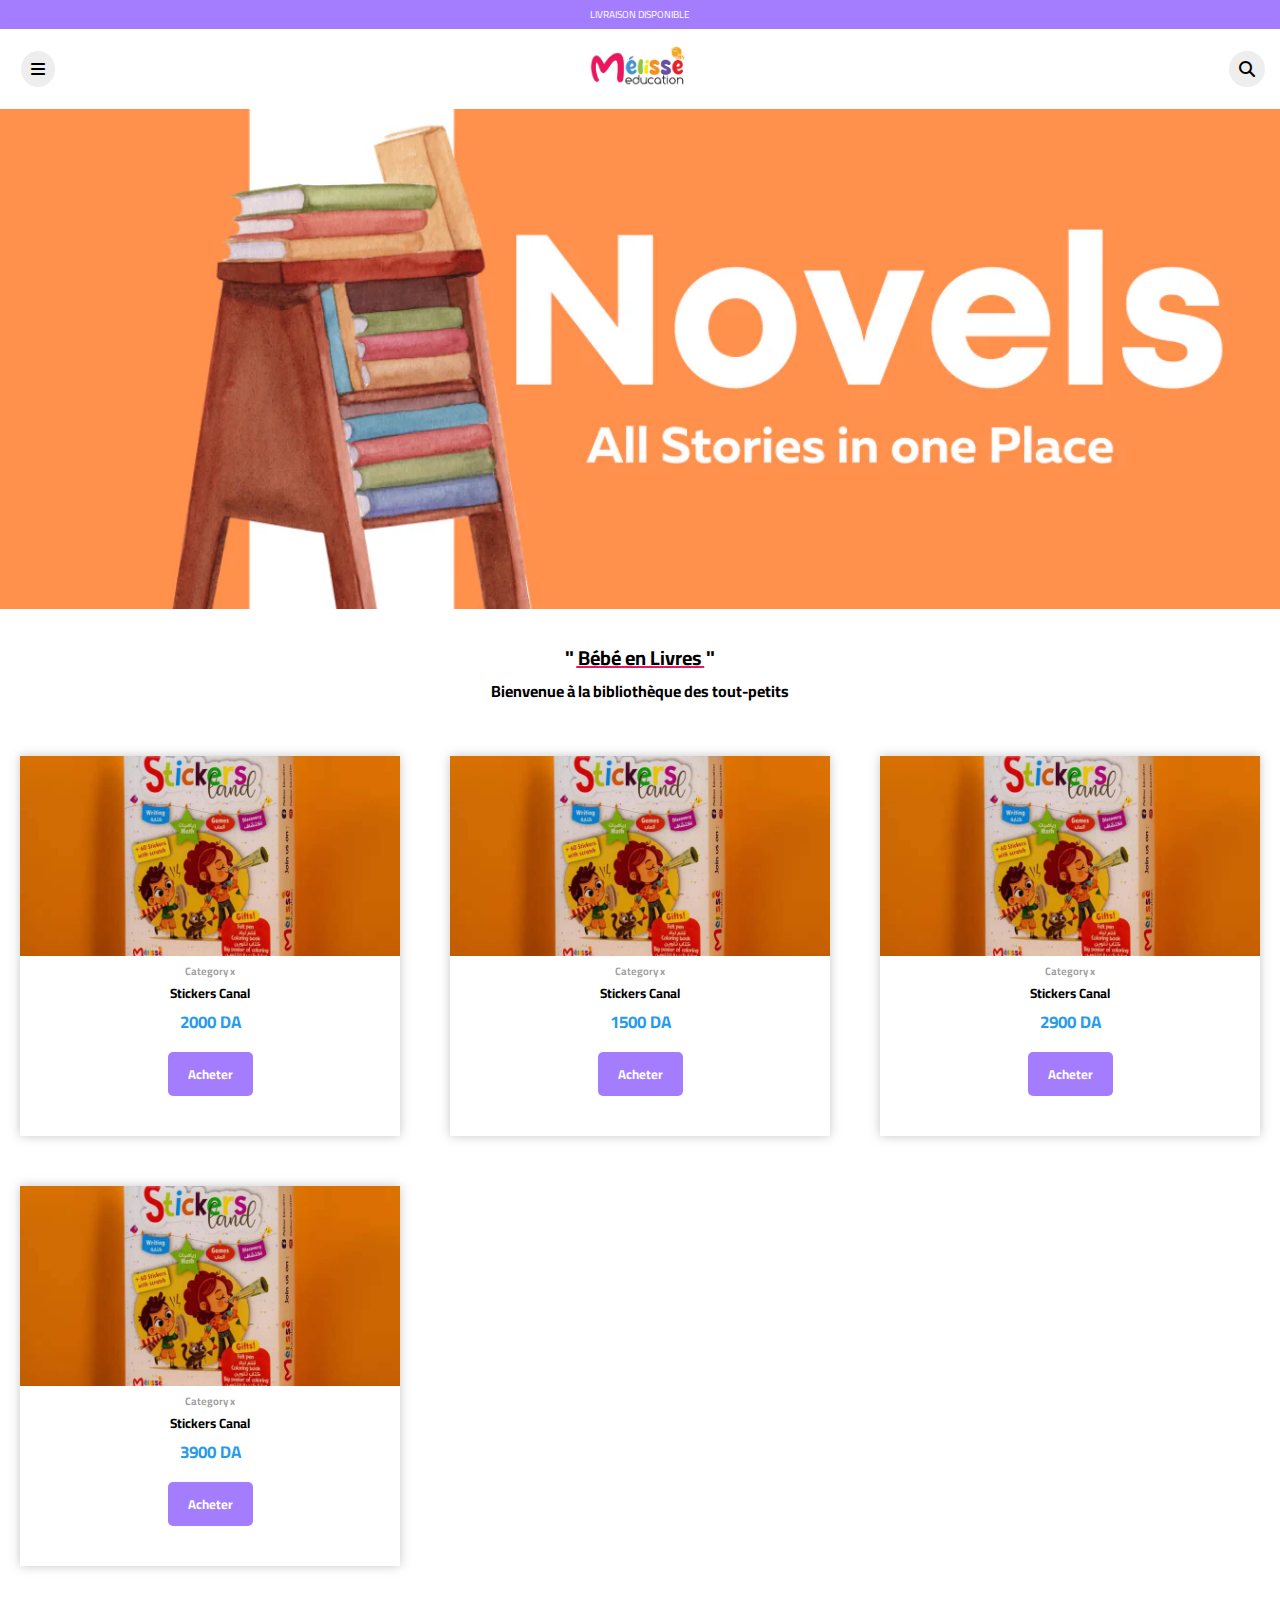
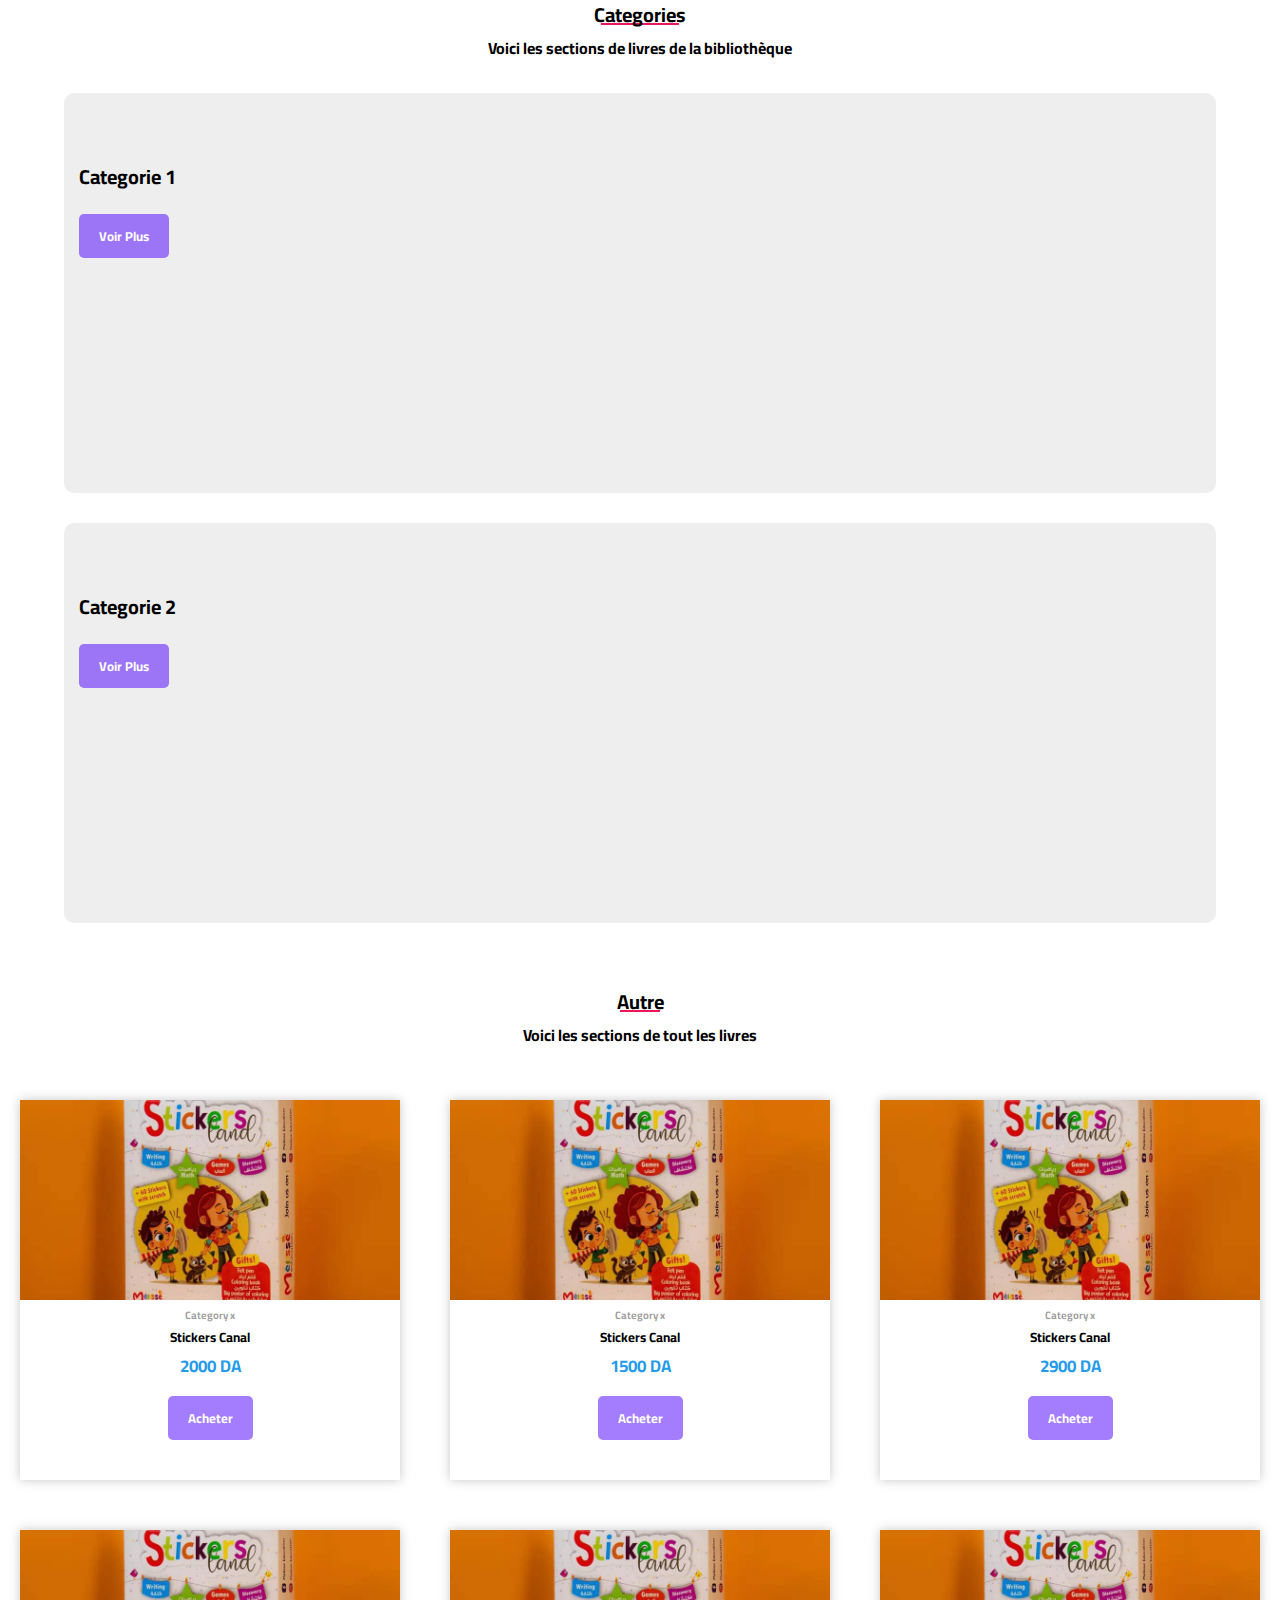
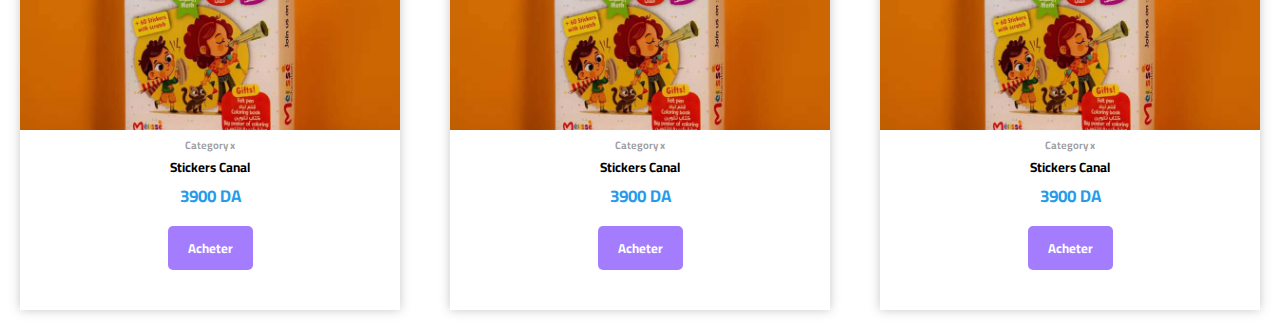
==== Melisse/index.html @ 4c80e40d "done" ====
<!DOCTYPE html>
<html lang="ar">
  <head>
    <meta charset="UTF-8" />
    <link rel="icon" href="el-malaki.png" type="image/x-icon">
    <link rel="preconnect" href="https://fonts.googleapis.com" />
    <link rel="preconnect" href="https://fonts.gstatic.com" crossorigin />
    <link
      href="https://fonts.googleapis.com/css2?family=Cairo:wght@200..1000&display=swap"
      rel="stylesheet"
    />
    <meta name="viewport" content="width=device-width, initial-scale=1.0" />
    <link rel="stylesheet" href="hide.css" />
    <link rel="stylesheet" href="all.min.css" />
    <title>Acceuil</title>
  </head>
  <body>
    <div class="sidebar">
      <div class="" id="exit">✖</div>
      <div class="links">
        <ul>
          <a href="index.html"> <li>Acceuil</li> </a>
          <a href="store.html"> <li>Boutique</li> </a>
          <a href="livraison.html"> <li>livraison</li> </a>
          <a href="paiment.html"> <li>Payement</li> </a>
          <a href="paiment.html"> <li>Contact</li> </a>
        </ul>
      </div>
    </div>
    <div class="Bar">livraison disponible</div>
    <div class="navbar">
      <div class="right"><i class="fa-solid fa-bars"></i></div>
      <a href="index.html"><div class="meduim"></div></a>
      <div class="left"><i class="fa-solid fa-magnifying-glass"></i></div>

    </div>
    <div class="intro"></div>

    <div class="container">
      <div class="title">
        <div class="first">" Bébé en Livres "</div>
        <div class="last">Bienvenue à la bibliothèque des tout-petits

        </div>
      </div>

      <div class="products">
        <div class="">
          <div class="Picture" id="prod_1"></div>
          <div class="description">
            <h6>Category x</h6>
            <h5>Stickers Canal</h5>
            <p id="price">2000 DA</p>
            <a href="Product.html">Acheter</a>
          </div>
        </div>
      
        <div class="">
          <div class="Picture" id="prod_2"></div>
          <div class="description">
            <h6>Category x</h6>
            <h5>Stickers Canal</h5>
            <p id="price">1500 DA</p>
            <a href="Product.html">Acheter</a>
          </div>
        </div>
        <div class="">
          <div class="Picture" id="prod_3"></div>
          <div class="description">
            <h6>Category x</h6>
            <h5>Stickers Canal</h5>
            <p id="price">2900 DA</p>
            <a href="Product.html">Acheter</a>
          </div>
        </div>
        <div class="">
          <div class="Picture" id="prod_4"></div>
          <div class="description">
            <h6>Category x</h6>
            <h5>Stickers Canal</h5>
            <p id="price">3900 DA</p>
            <a href="Product.html">Acheter</a>
          </div>
        </div>
      </div>
    </div>
     <div class="title">
        <div class="first">Categories</div>
        <div class="last">
          Voici les sections de livres de la bibliothèque
        </div>
      </div>
    <div class="Categoryes">
      <div class="" id="category_1">
        <p>Categorie 1</p>
        <a href="store.html">Voir Plus</a>
      </div>
      <div class="" id="category_2">
        <p>Categorie 2</p>
        <a href="store.html">Voir Plus</a>
      </div>
    </div>
    <div class="container">

    <div class="title">
      <div class="first">Autre</div>
      <div class="last">
        Voici les sections de tout les livres 
      </div>
    </div>
    <div class="products">
      <div class="">
        <div class="Picture" id="prod_1"></div>
        <div class="description">
          <h6>Category x</h6>
          <h5>Stickers Canal</h5>
          <p id="price">2000 DA</p>
          <a href="Product.html">Acheter</a>
        </div>
      </div>
    
      <div class="">
        <div class="Picture" id="prod_2"></div>
        <div class="description">
          <h6>Category x</h6>
          <h5>Stickers Canal</h5>
          <p id="price">1500 DA</p>
          <a href="Product.html">Acheter</a>
        </div>
      </div>
      <div class="">
        <div class="Picture" id="prod_3"></div>
        <div class="description">
          <h6>Category x</h6>
          <h5>Stickers Canal</h5>
          <p id="price">2900 DA</p>
          <a href="Product.html">Acheter</a>
        </div>
      </div>
      <div class="">
        <div class="Picture" id="prod_4"></div>
        <div class="description">
          <h6>Category x</h6>
          <h5>Stickers Canal</h5>
          <p id="price">3900 DA</p>
          <a href="Product.html">Acheter</a>
        </div>
      </div>
      <div class="">
        <div class="Picture" id="prod_4"></div>
        <div class="description">
          <h6>Category x</h6>
          <h5>Stickers Canal</h5>
          <p id="price">3900 DA</p>
          <a href="Product.html">Acheter</a>
        </div>
      </div>
      <div class="">
        <div class="Picture" id="prod_4"></div>
        <div class="description">
          <h6>Category x</h6>
          <h5>Stickers Canal</h5>
          <p id="price">3900 DA</p>
          <a href="Product.html">Acheter</a>
        </div>
      </div>
      </div>
    </div>
  </body>
  <script src="page.js"></script>
</html>
---- Melisse/hide.css ----
@import url(style.css);
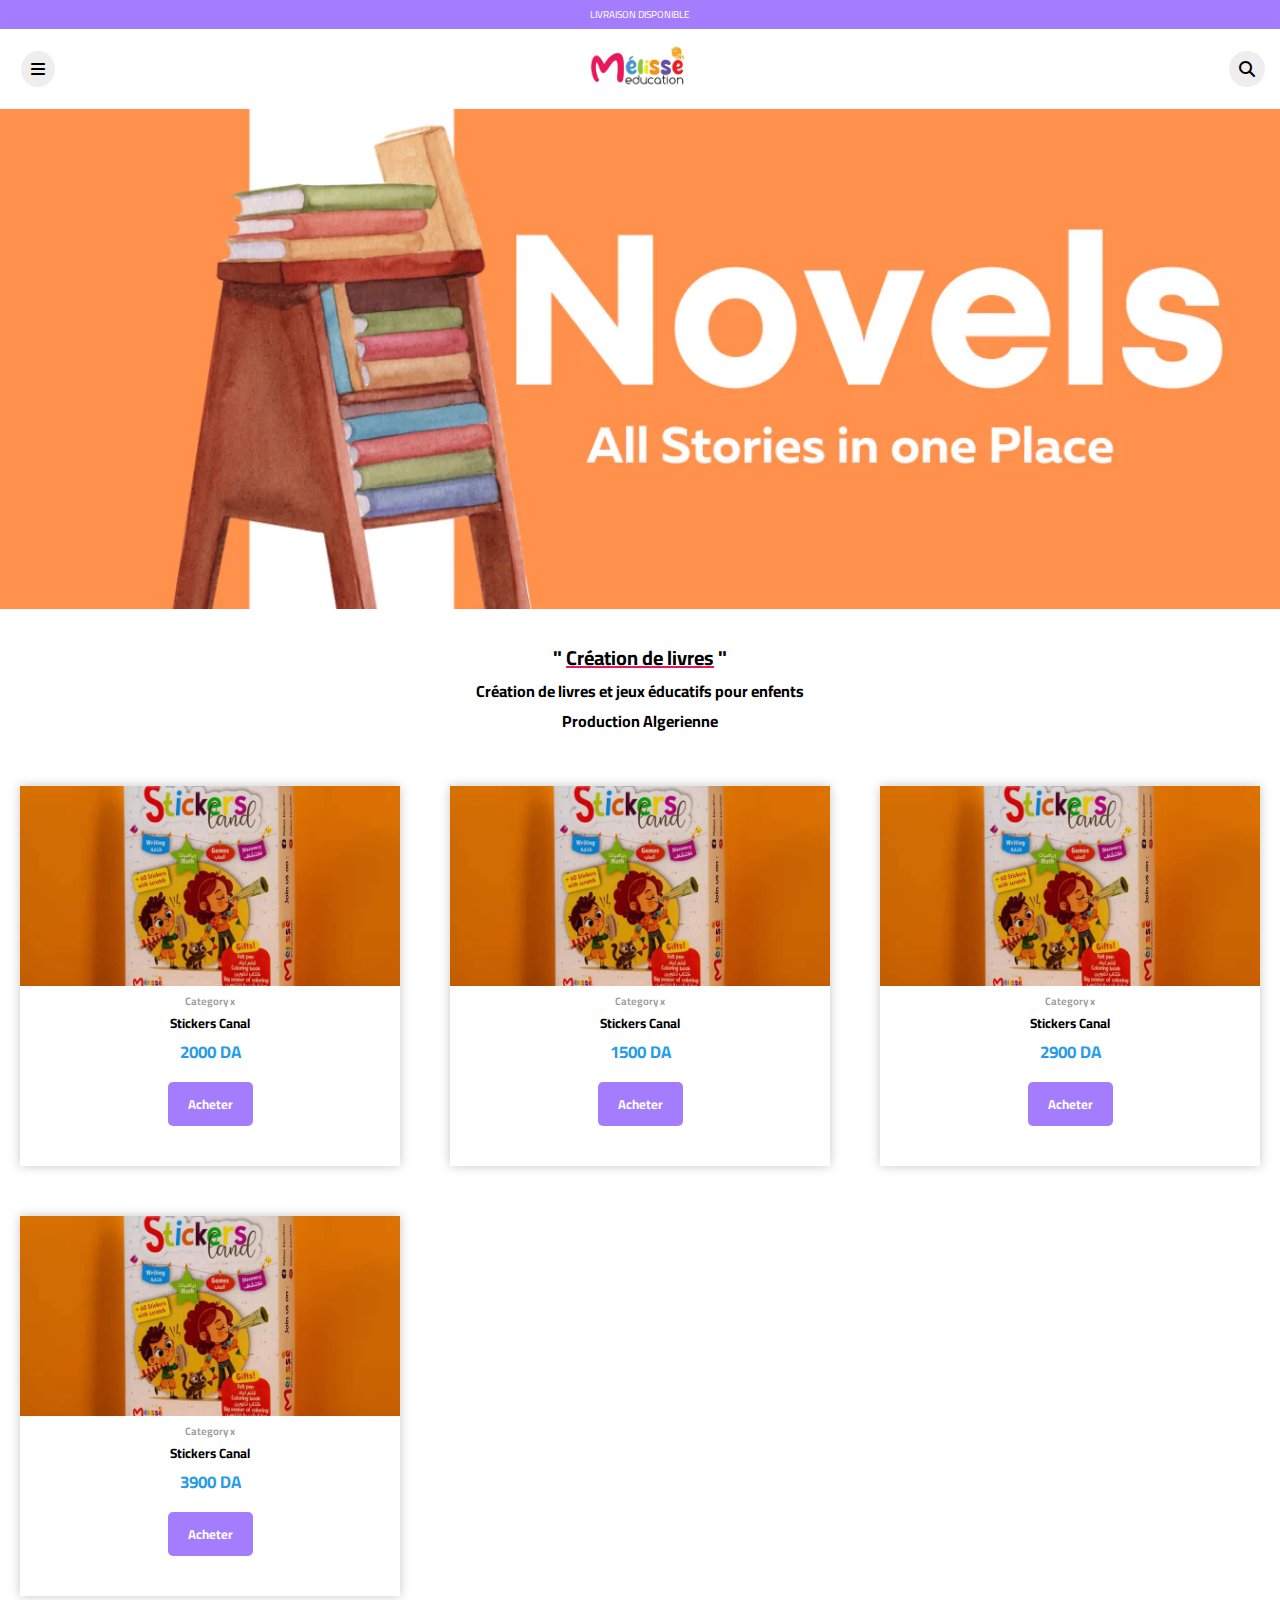
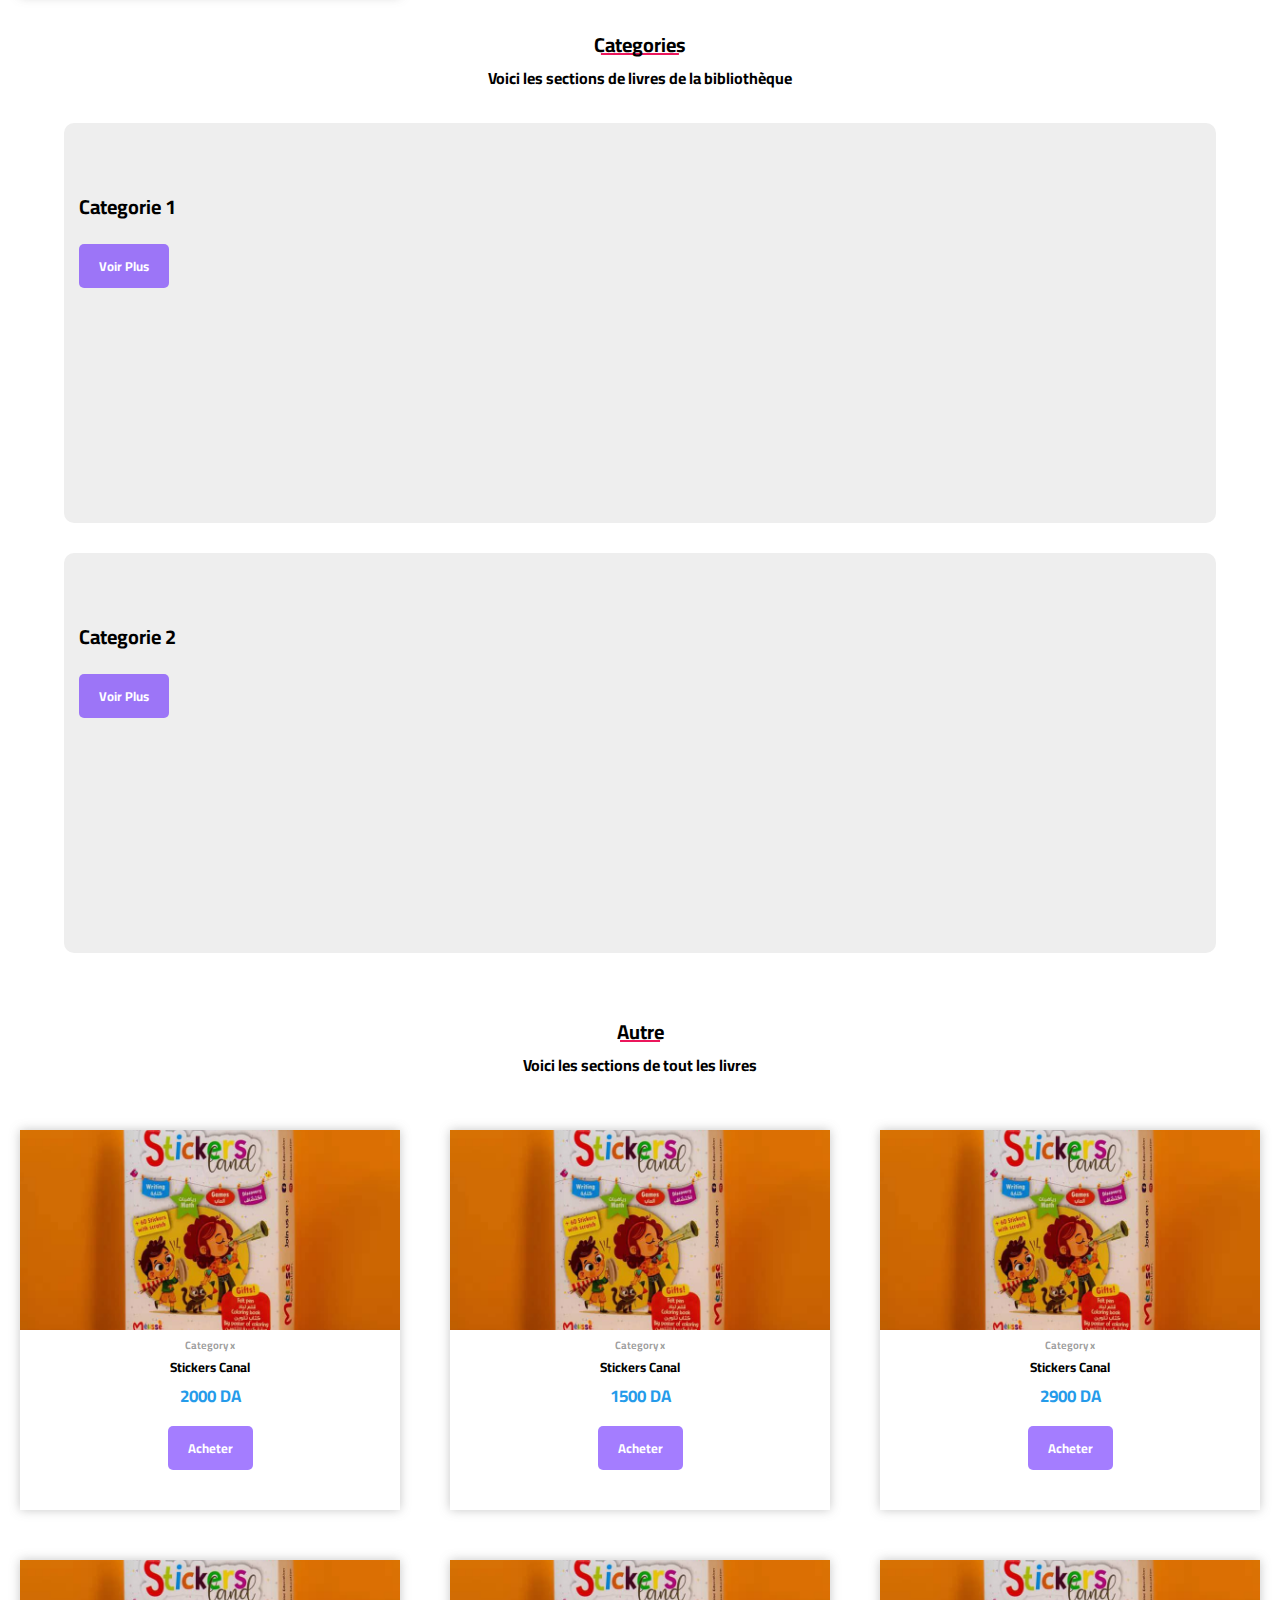
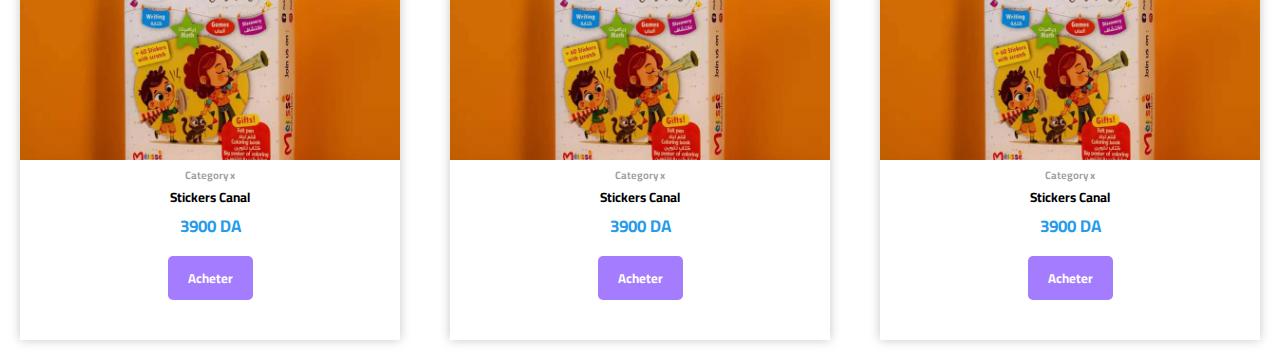
==== commit 2edddf5a: "Update index.html" ====
--- a/Melisse/index.html
+++ b/Melisse/index.html
@@ -38,9 +38,10 @@
 
     <div class="container">
       <div class="title">
-        <div class="first">" Bébé en Livres "</div>
-        <div class="last">Bienvenue à la bibliothèque des tout-petits
-
+        <div class="first">" Création de livres "</div>
+        <div class="last">Création de livres et jeux éducatifs pour enfents 
+        </div>
+          <div class="last">Production Algerienne
         </div>
       </div>
 
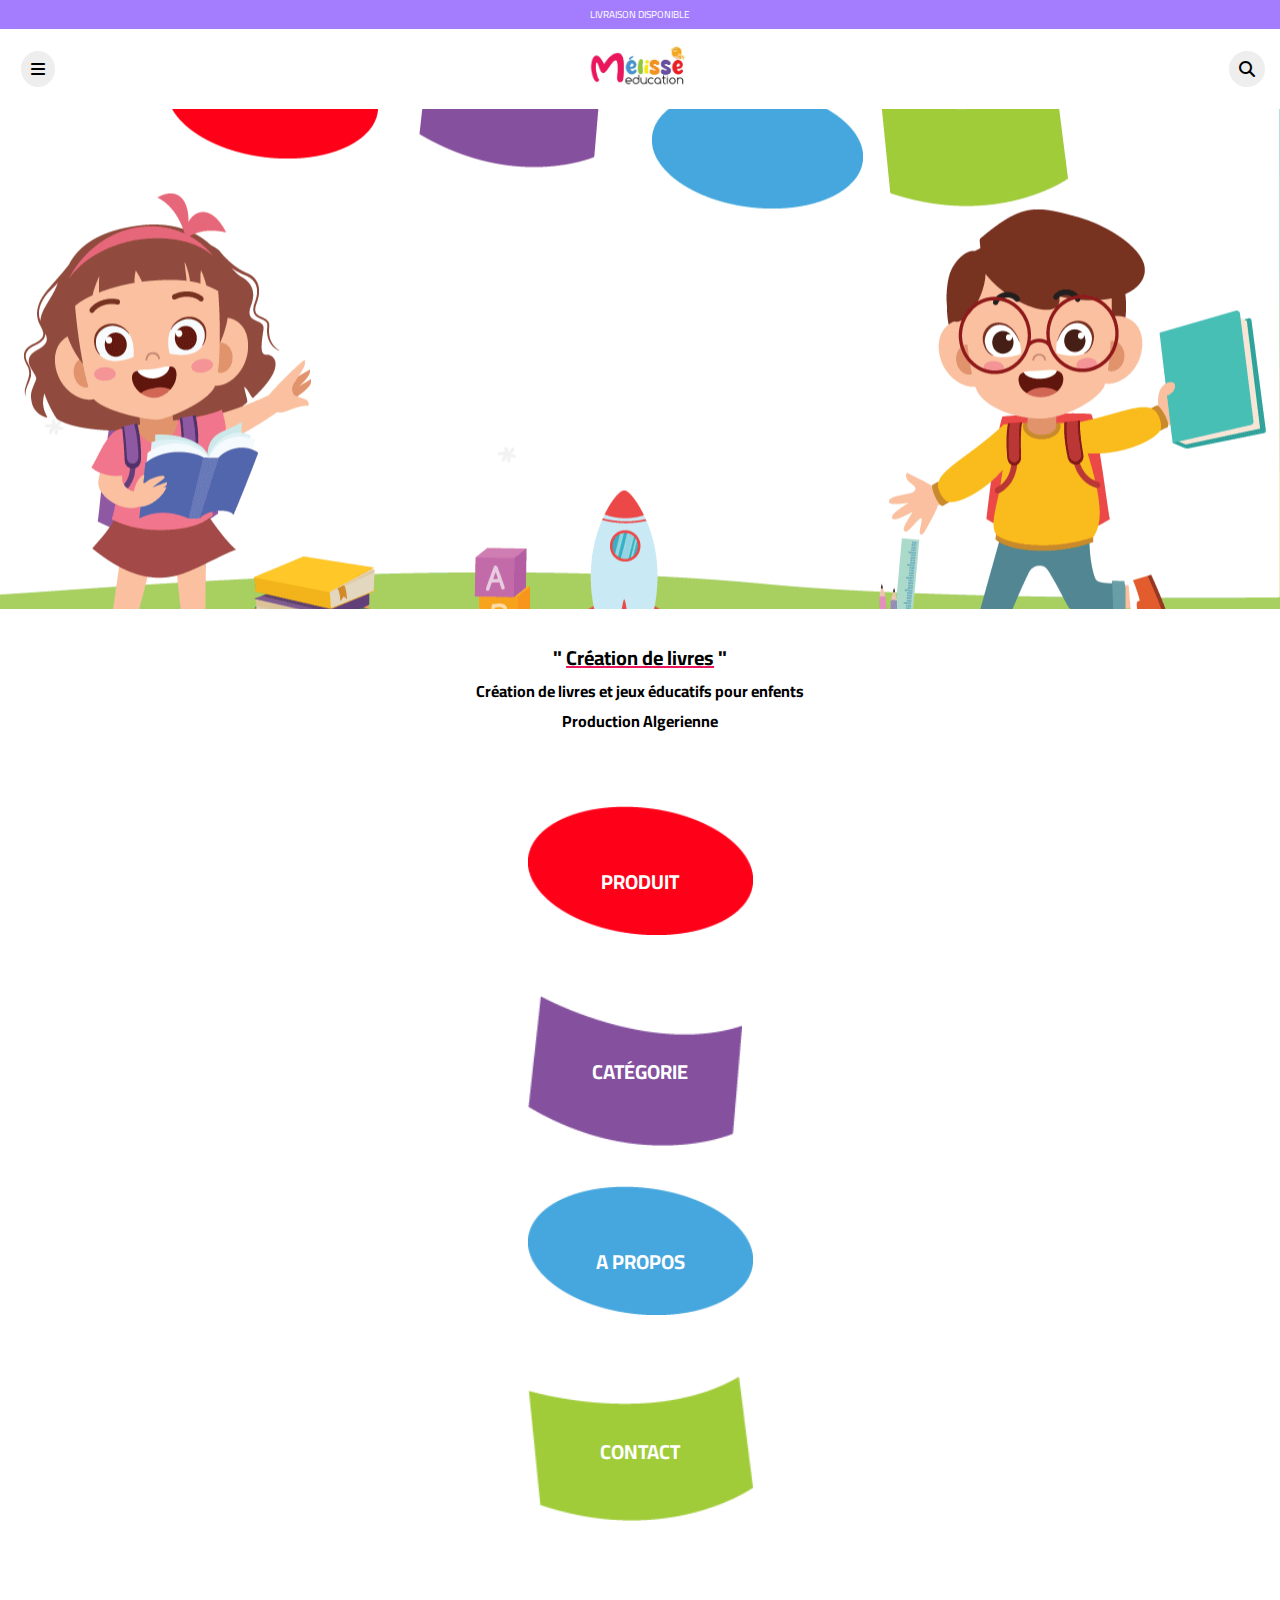
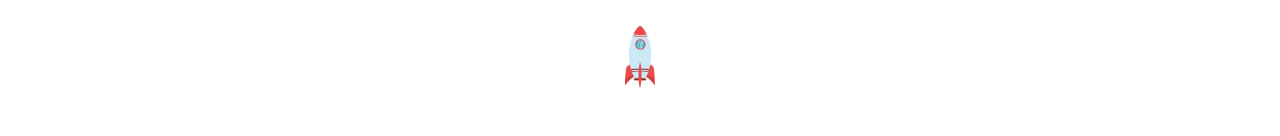
==== commit 00384986: "vv" ====
--- a/Melisse/index.html
+++ b/Melisse/index.html
@@ -23,7 +23,9 @@
           <a href="store.html"> <li>Boutique</li> </a>
           <a href="livraison.html"> <li>livraison</li> </a>
           <a href="paiment.html"> <li>Payement</li> </a>
-          <a href="paiment.html"> <li>Contact</li> </a>
+          <a href="Contact.html"> <li>Contact</li> </a>
+          <a href="about.html"> <li>à Propos</li> </a>
+
         </ul>
       </div>
     </div>
@@ -35,7 +37,6 @@
 
     </div>
     <div class="intro"></div>
-
     <div class="container">
       <div class="title">
         <div class="first">" Création de livres "</div>
@@ -44,129 +45,18 @@
           <div class="last">Production Algerienne
         </div>
       </div>
+    </div>
 
-      <div class="products">
-        <div class="">
-          <div class="Picture" id="prod_1"></div>
-          <div class="description">
-            <h6>Category x</h6>
-            <h5>Stickers Canal</h5>
-            <p id="price">2000 DA</p>
-            <a href="Product.html">Acheter</a>
-          </div>
-        </div>
-      
-        <div class="">
-          <div class="Picture" id="prod_2"></div>
-          <div class="description">
-            <h6>Category x</h6>
-            <h5>Stickers Canal</h5>
-            <p id="price">1500 DA</p>
-            <a href="Product.html">Acheter</a>
-          </div>
-        </div>
-        <div class="">
-          <div class="Picture" id="prod_3"></div>
-          <div class="description">
-            <h6>Category x</h6>
-            <h5>Stickers Canal</h5>
-            <p id="price">2900 DA</p>
-            <a href="Product.html">Acheter</a>
-          </div>
-        </div>
-        <div class="">
-          <div class="Picture" id="prod_4"></div>
-          <div class="description">
-            <h6>Category x</h6>
-            <h5>Stickers Canal</h5>
-            <p id="price">3900 DA</p>
-            <a href="Product.html">Acheter</a>
-          </div>
-        </div>
-      </div>
+    <div class="Buttons">
+      <a href="Product.html"><div class="assest_1">Produit</div></a>
+      <a href="store.html"><div class="assest_2">Catégorie</div></a>
+      <a href="#"><div class="assest_3">A propos</div></a>
+      <a href="#"><div class="assest_4">Contact</div></a>
+      <div class="assest_5"></div>
     </div>
-     <div class="title">
-        <div class="first">Categories</div>
-        <div class="last">
-          Voici les sections de livres de la bibliothèque
-        </div>
-      </div>
-    <div class="Categoryes">
-      <div class="" id="category_1">
-        <p>Categorie 1</p>
-        <a href="store.html">Voir Plus</a>
-      </div>
-      <div class="" id="category_2">
-        <p>Categorie 2</p>
-        <a href="store.html">Voir Plus</a>
-      </div>
-    </div>
-    <div class="container">
+    
+  
 
-    <div class="title">
-      <div class="first">Autre</div>
-      <div class="last">
-        Voici les sections de tout les livres 
-      </div>
-    </div>
-    <div class="products">
-      <div class="">
-        <div class="Picture" id="prod_1"></div>
-        <div class="description">
-          <h6>Category x</h6>
-          <h5>Stickers Canal</h5>
-          <p id="price">2000 DA</p>
-          <a href="Product.html">Acheter</a>
-        </div>
-      </div>
-    
-      <div class="">
-        <div class="Picture" id="prod_2"></div>
-        <div class="description">
-          <h6>Category x</h6>
-          <h5>Stickers Canal</h5>
-          <p id="price">1500 DA</p>
-          <a href="Product.html">Acheter</a>
-        </div>
-      </div>
-      <div class="">
-        <div class="Picture" id="prod_3"></div>
-        <div class="description">
-          <h6>Category x</h6>
-          <h5>Stickers Canal</h5>
-          <p id="price">2900 DA</p>
-          <a href="Product.html">Acheter</a>
-        </div>
-      </div>
-      <div class="">
-        <div class="Picture" id="prod_4"></div>
-        <div class="description">
-          <h6>Category x</h6>
-          <h5>Stickers Canal</h5>
-          <p id="price">3900 DA</p>
-          <a href="Product.html">Acheter</a>
-        </div>
-      </div>
-      <div class="">
-        <div class="Picture" id="prod_4"></div>
-        <div class="description">
-          <h6>Category x</h6>
-          <h5>Stickers Canal</h5>
-          <p id="price">3900 DA</p>
-          <a href="Product.html">Acheter</a>
-        </div>
-      </div>
-      <div class="">
-        <div class="Picture" id="prod_4"></div>
-        <div class="description">
-          <h6>Category x</h6>
-          <h5>Stickers Canal</h5>
-          <p id="price">3900 DA</p>
-          <a href="Product.html">Acheter</a>
-        </div>
-      </div>
-      </div>
-    </div>
   </body>
   <script src="page.js"></script>
 </html>
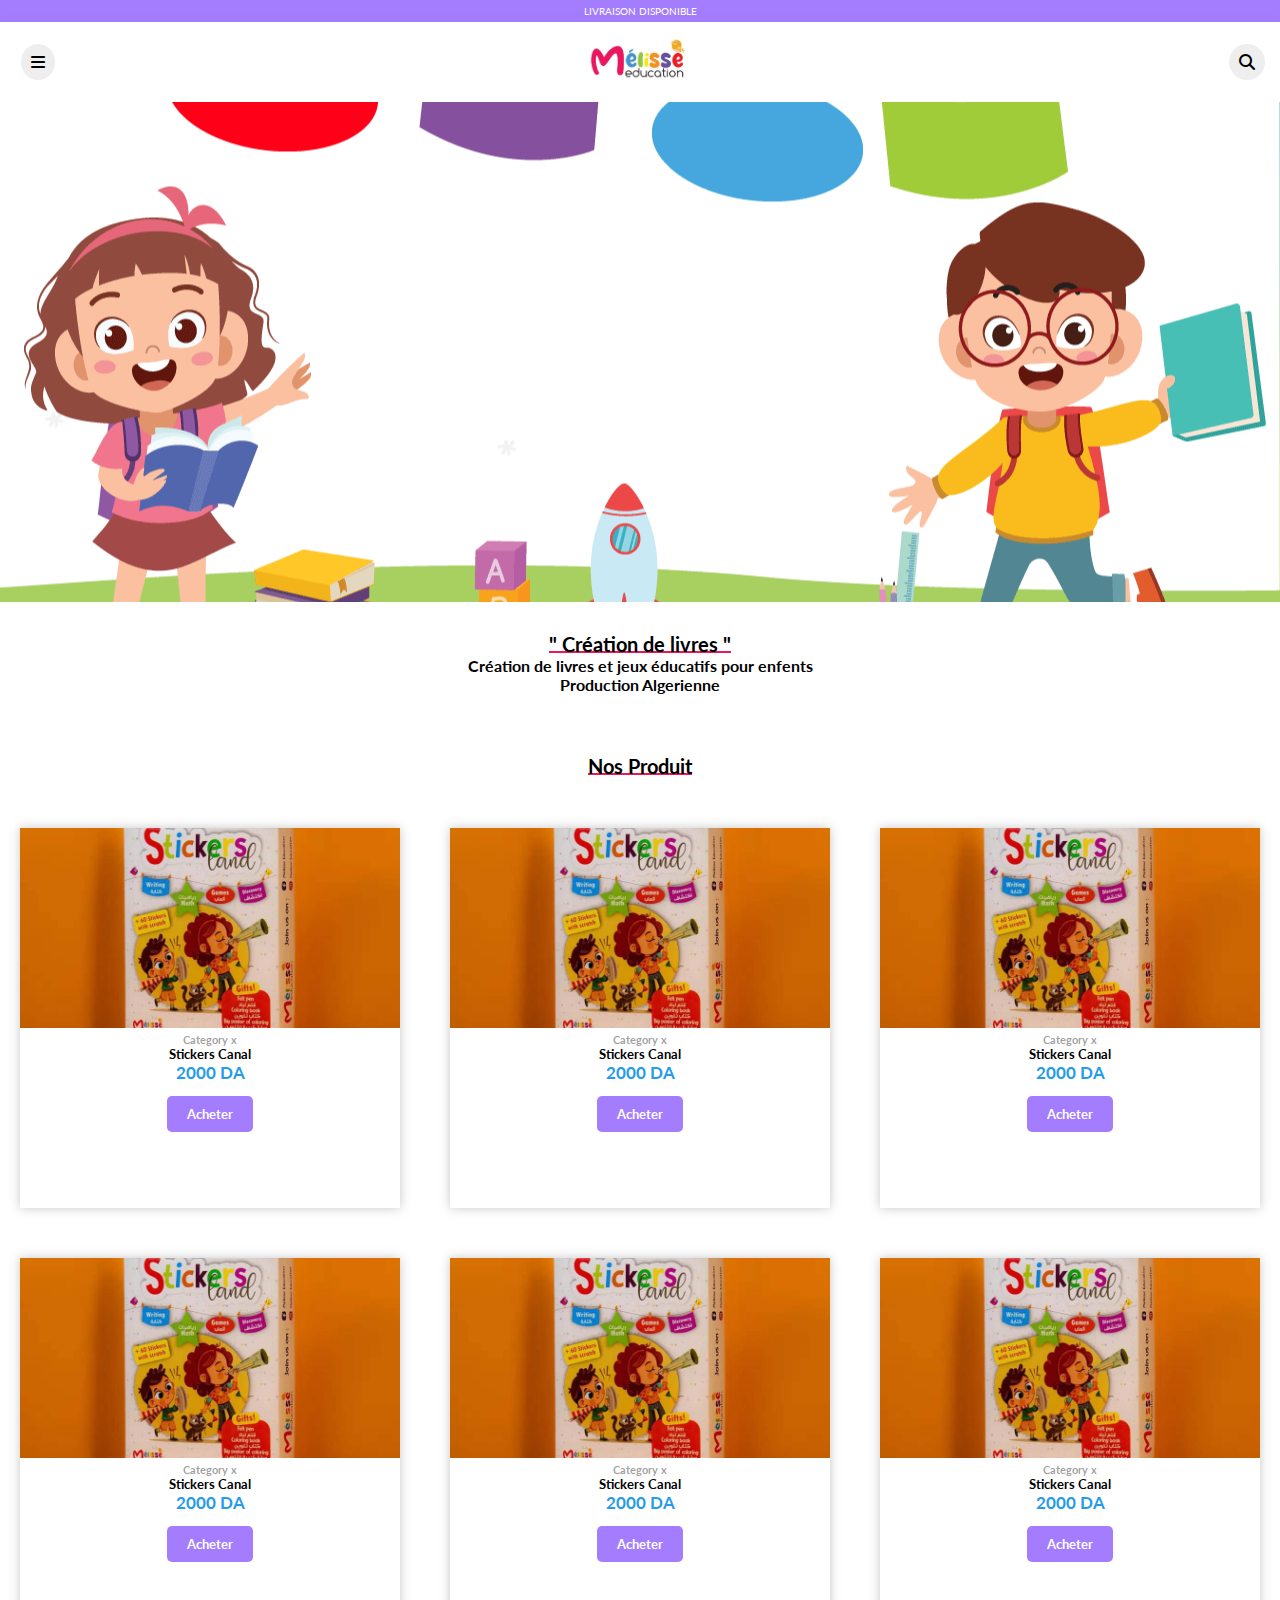
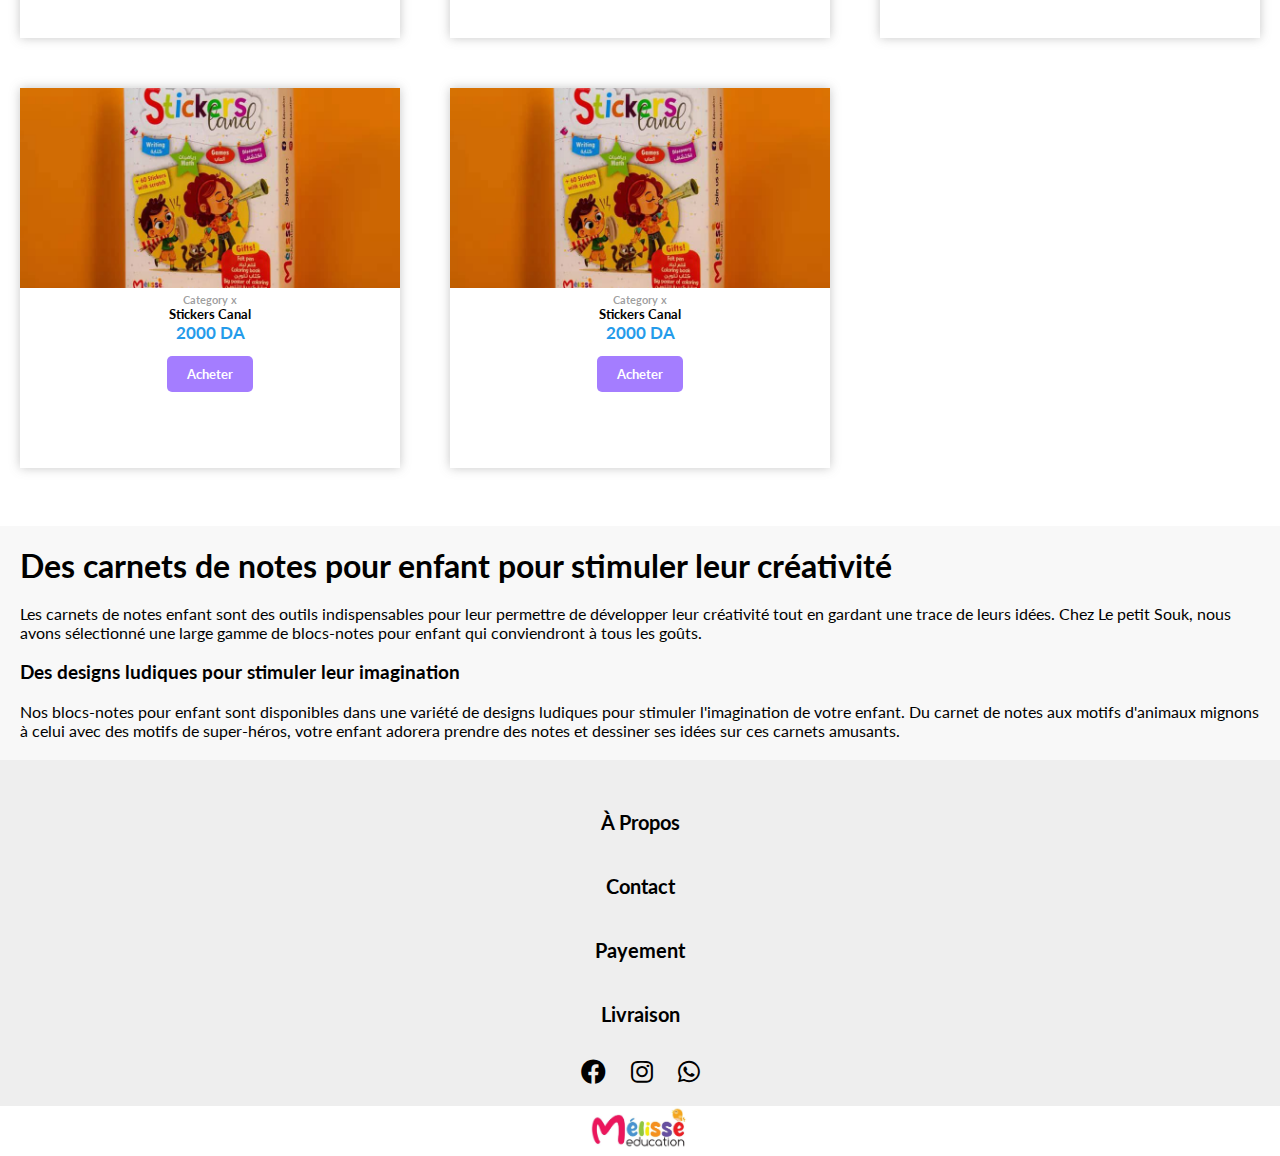
==== commit 56ee2877: "Melisse" ====
--- a/Melisse/index.html
+++ b/Melisse/index.html
@@ -2,11 +2,17 @@
 <html lang="ar">
   <head>
     <meta charset="UTF-8" />
-    <link rel="icon" href="el-malaki.png" type="image/x-icon">
+    <link rel="icon" href="el-malaki.png" type="image/x-icon" />
     <link rel="preconnect" href="https://fonts.googleapis.com" />
     <link rel="preconnect" href="https://fonts.gstatic.com" crossorigin />
     <link
       href="https://fonts.googleapis.com/css2?family=Cairo:wght@200..1000&display=swap"
+      rel="stylesheet"
+    />
+    <link rel="preconnect" href="https://fonts.googleapis.com" />
+    <link rel="preconnect" href="https://fonts.gstatic.com" crossorigin />
+    <link
+      href="https://fonts.googleapis.com/css2?family=Lato:ital,wght@0,100;0,300;0,400;0,700;0,900;1,100;1,300;1,400;1,700;1,900&display=swap"
       rel="stylesheet"
     />
     <meta name="viewport" content="width=device-width, initial-scale=1.0" />
@@ -25,7 +31,6 @@
           <a href="paiment.html"> <li>Payement</li> </a>
           <a href="Contact.html"> <li>Contact</li> </a>
           <a href="about.html"> <li>à Propos</li> </a>
-
         </ul>
       </div>
     </div>
@@ -34,29 +39,138 @@
       <div class="right"><i class="fa-solid fa-bars"></i></div>
       <a href="index.html"><div class="meduim"></div></a>
       <div class="left"><i class="fa-solid fa-magnifying-glass"></i></div>
-
     </div>
     <div class="intro"></div>
     <div class="container">
       <div class="title">
         <div class="first">" Création de livres "</div>
-        <div class="last">Création de livres et jeux éducatifs pour enfents 
+        <div class="last">
+          Création de livres et jeux éducatifs pour enfents
         </div>
-          <div class="last">Production Algerienne
+        <div class="last">Production Algerienne</div>
+      </div>
+    </div>
+    <div class="container">
+      <div class="title">
+        <div class="first">Nos Produit</div>
+      </div>
+      <div class="products">
+        <div class="">
+          <div class="Picture" id="prod_1"></div>
+          <div class="description">
+            <h6>Category x</h6>
+            <h5>Stickers Canal</h5>
+            <p id="price">2000 DA</p>
+            <a href="Product.html">Acheter</a>
+          </div>
+        </div>
+        <div class="">
+          <div class="Picture" id="prod_1"></div>
+          <div class="description">
+            <h6>Category x</h6>
+            <h5>Stickers Canal</h5>
+            <p id="price">2000 DA</p>
+            <a href="Product.html">Acheter</a>
+          </div>
+        </div>
+        <div class="">
+          <div class="Picture" id="prod_1"></div>
+          <div class="description">
+            <h6>Category x</h6>
+            <h5>Stickers Canal</h5>
+            <p id="price">2000 DA</p>
+            <a href="Product.html">Acheter</a>
+          </div>
+        </div>
+        <div class="">
+          <div class="Picture" id="prod_1"></div>
+          <div class="description">
+            <h6>Category x</h6>
+            <h5>Stickers Canal</h5>
+            <p id="price">2000 DA</p>
+            <a href="Product.html">Acheter</a>
+          </div>
+        </div>
+        <div class="">
+          <div class="Picture" id="prod_1"></div>
+          <div class="description">
+            <h6>Category x</h6>
+            <h5>Stickers Canal</h5>
+            <p id="price">2000 DA</p>
+            <a href="Product.html">Acheter</a>
+          </div>
+        </div>
+        <div class="">
+          <div class="Picture" id="prod_1"></div>
+          <div class="description">
+            <h6>Category x</h6>
+            <h5>Stickers Canal</h5>
+            <p id="price">2000 DA</p>
+            <a href="Product.html">Acheter</a>
+          </div>
+        </div>
+        <div class="">
+          <div class="Picture" id="prod_1"></div>
+          <div class="description">
+            <h6>Category x</h6>
+            <h5>Stickers Canal</h5>
+            <p id="price">2000 DA</p>
+            <a href="Product.html">Acheter</a>
+          </div>
+        </div>
+        <div class="">
+          <div class="Picture" id="prod_1"></div>
+          <div class="description">
+            <h6>Category x</h6>
+            <h5>Stickers Canal</h5>
+            <p id="price">2000 DA</p>
+            <a href="Product.html">Acheter</a>
+          </div>
         </div>
       </div>
     </div>
+    <br />
+    <br />
+    <div class="about_us">
+      <h1>Des carnets de notes pour enfant pour stimuler leur créativité</h1>
+      <br />
+      <p>
+        Les carnets de notes enfant sont des outils indispensables pour leur
+        permettre de développer leur créativité tout en gardant une trace de
+        leurs idées. Chez Le petit Souk, nous avons sélectionné une large gamme
+        de blocs-notes pour enfant qui conviendront à tous les goûts.
+      </p>
+      <br />
+      <h3>Des designs ludiques pour stimuler leur imagination</h3>
+      <br />
+      <p>
+        Nos blocs-notes pour enfant sont disponibles dans une variété de designs
+        ludiques pour stimuler l'imagination de votre enfant. Du carnet de notes
+        aux motifs d'animaux mignons à celui avec des motifs de super-héros,
+        votre enfant adorera prendre des notes et dessiner ses idées sur ces
+        carnets amusants.
+      </p>
+    </div>
+    <div class="footer">
+      <div class="foot_links">
+        <ul>
+          <li>
+            <a href="about.html">à Propos</a>
+          </li>
+          <li><a href="Contact.html">Contact</a></li>
+          <li><a href="paiment.html">Payement</a></li>
+          <li><a href="livraison.html">livraison</a></li>
+        </ul>
+      </div>
 
-    <div class="Buttons">
-      <a href="Product.html"><div class="assest_1">Produit</div></a>
-      <a href="store.html"><div class="assest_2">Catégorie</div></a>
-      <a href="#"><div class="assest_3">A propos</div></a>
-      <a href="#"><div class="assest_4">Contact</div></a>
-      <div class="assest_5"></div>
+      <div class="icons">
+        <a href=""><i class="fa-brands fa-facebook"></i></a>
+        <a href=""><i class="fa-brands fa-instagram"></i></a>
+        <a href=""><i class="fa-brands fa-whatsapp"></i></a>
+      </div>
+      
     </div>
-    
-  
-
+    <a href="index.html"><div class="meduim"></div></a>
   </body>
   <script src="page.js"></script>
 </html>
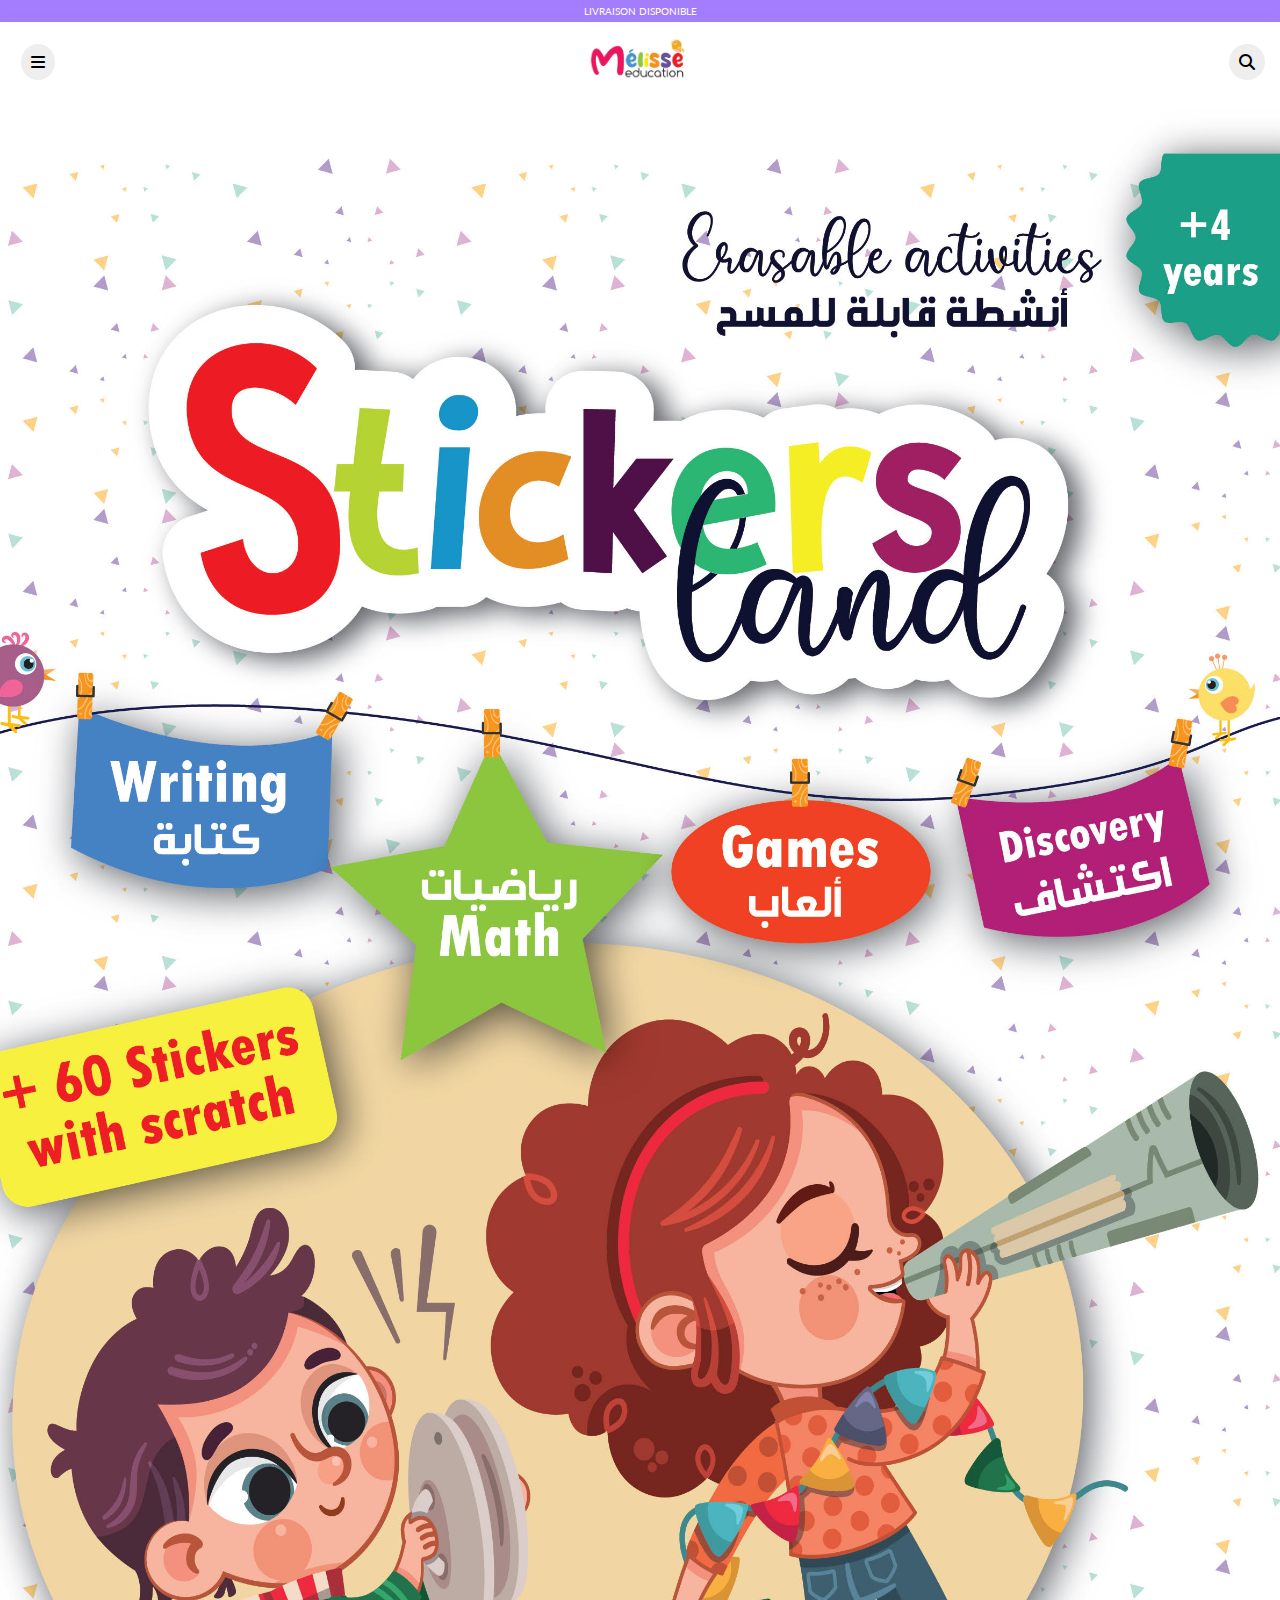
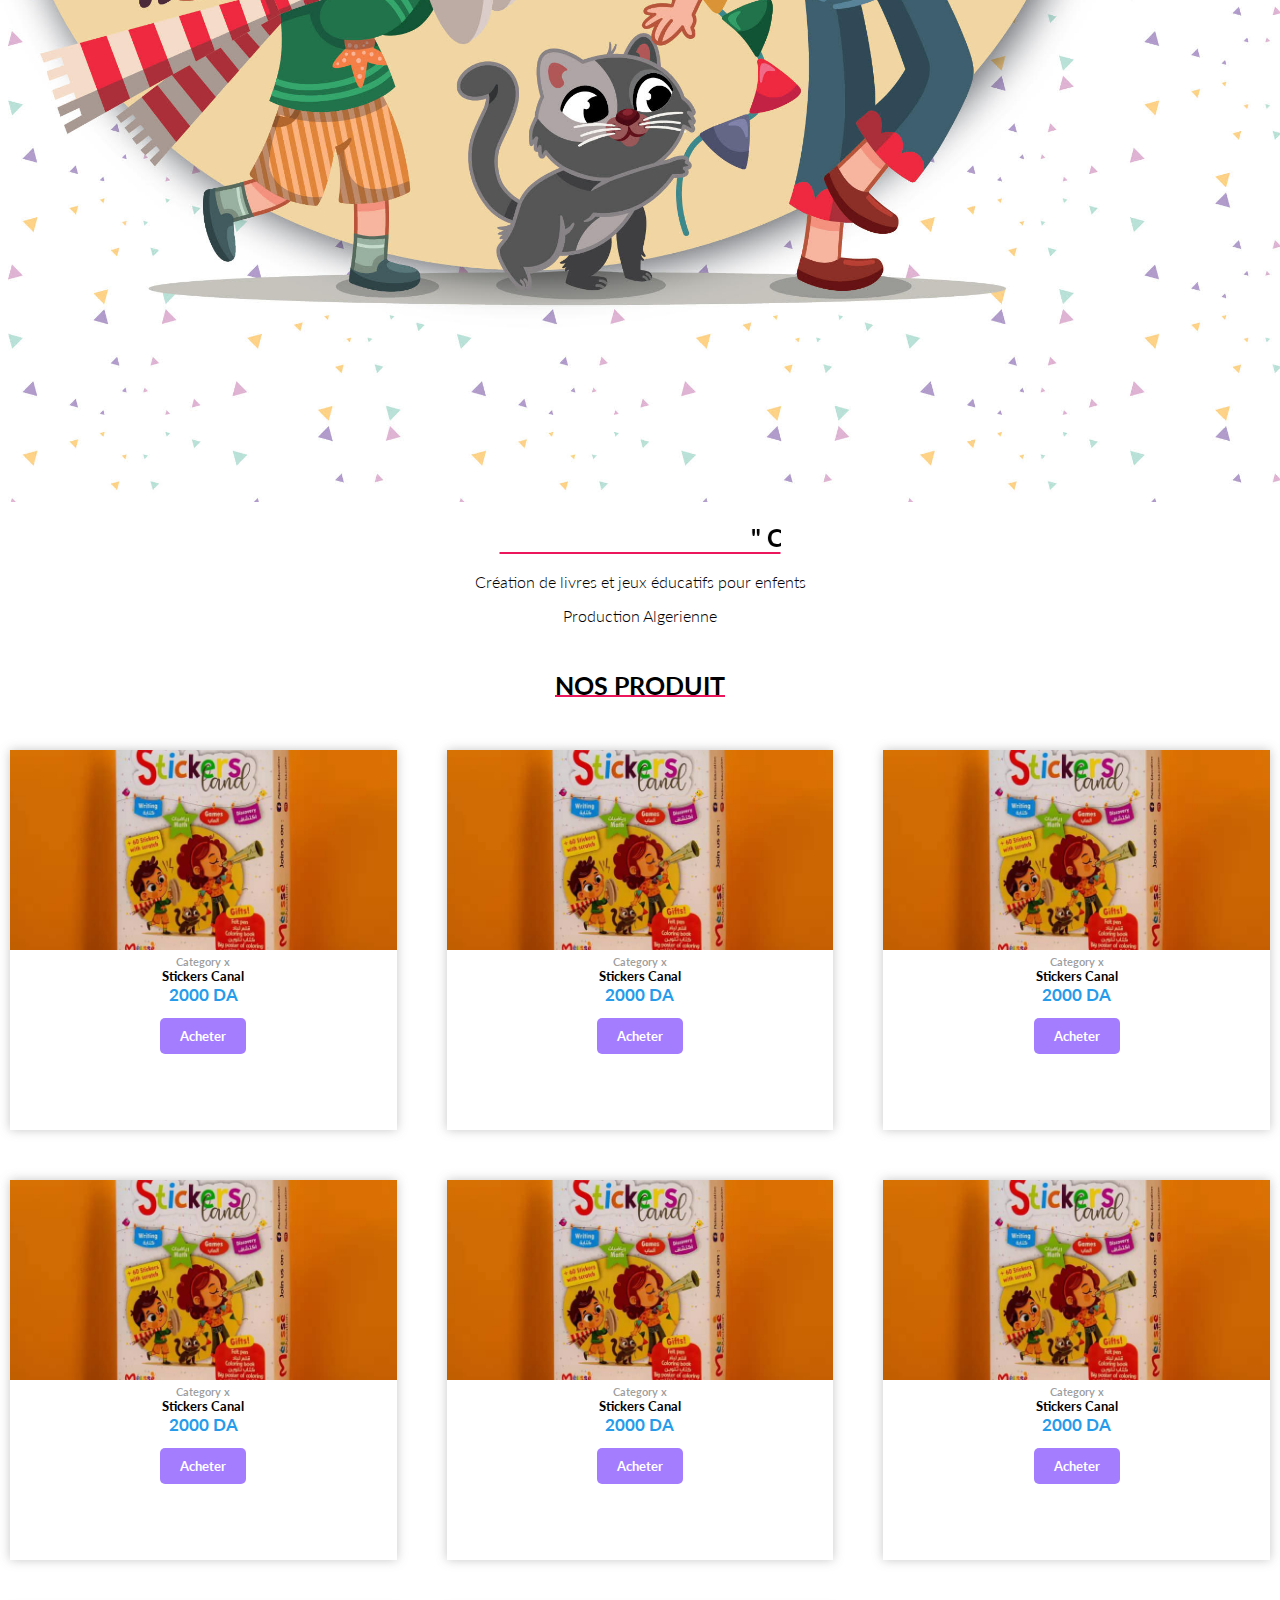
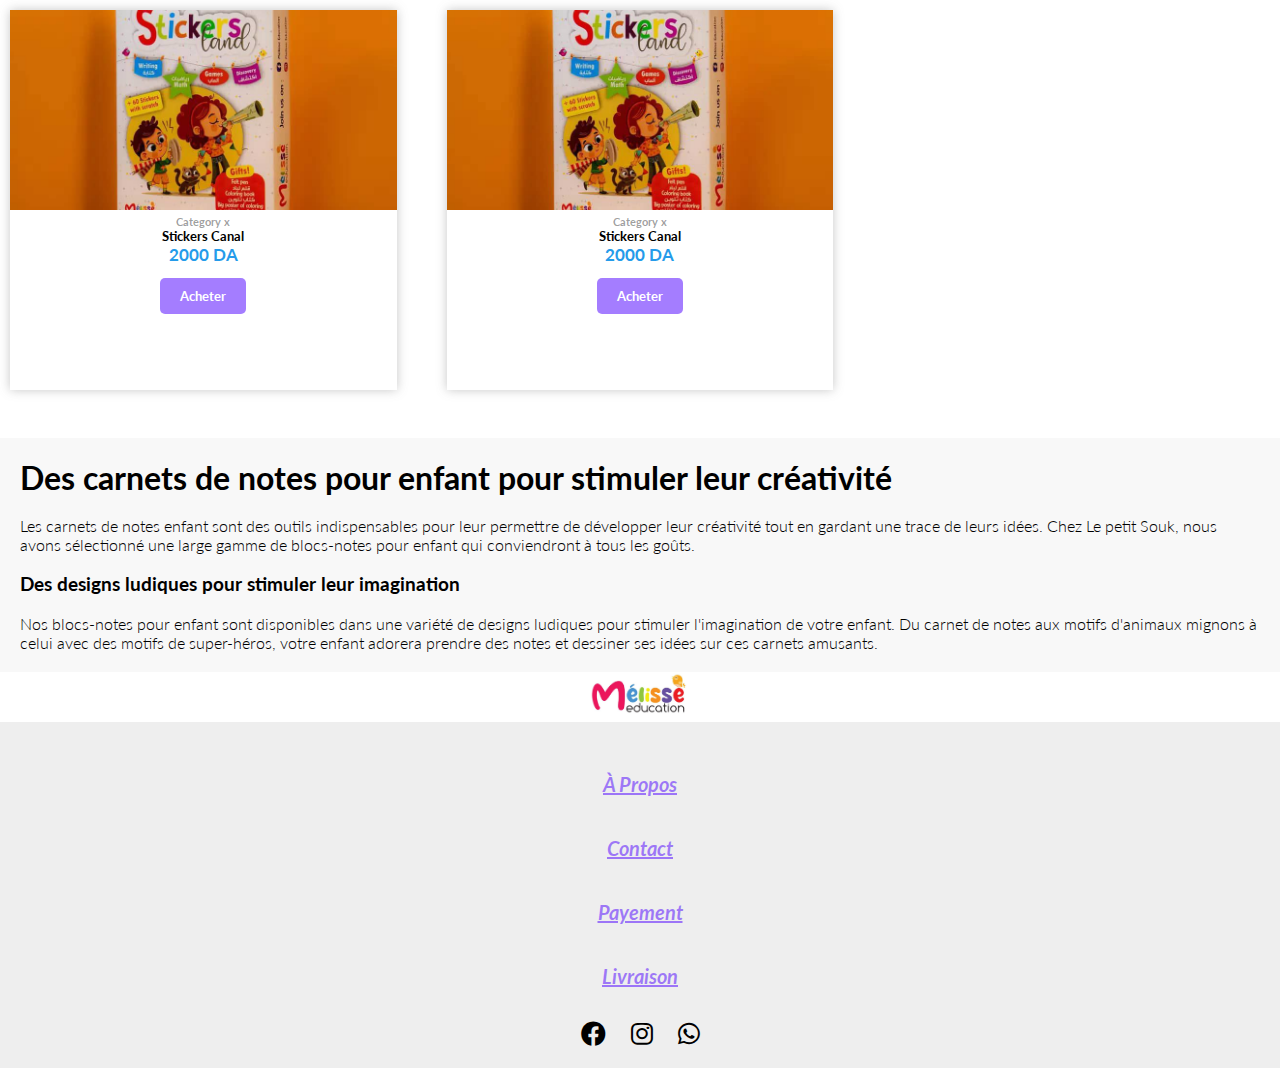
==== commit c8d3c5b8: "WWW" ====
--- a/Melisse/index.html
+++ b/Melisse/index.html
@@ -43,7 +43,7 @@
     <div class="intro"></div>
     <div class="container">
       <div class="title">
-        <div class="first">" Création de livres "</div>
+        <div class="first"><marquee behavior="" direction="">" Création de livres "</marquee></div>
         <div class="last">
           Création de livres et jeux éducatifs pour enfents
         </div>
@@ -151,6 +151,8 @@
         carnets amusants.
       </p>
     </div>
+    <a href="index.html"><div class="meduim"></div></a>
+
     <div class="footer">
       <div class="foot_links">
         <ul>
@@ -170,7 +172,6 @@
       </div>
       
     </div>
-    <a href="index.html"><div class="meduim"></div></a>
   </body>
   <script src="page.js"></script>
 </html>
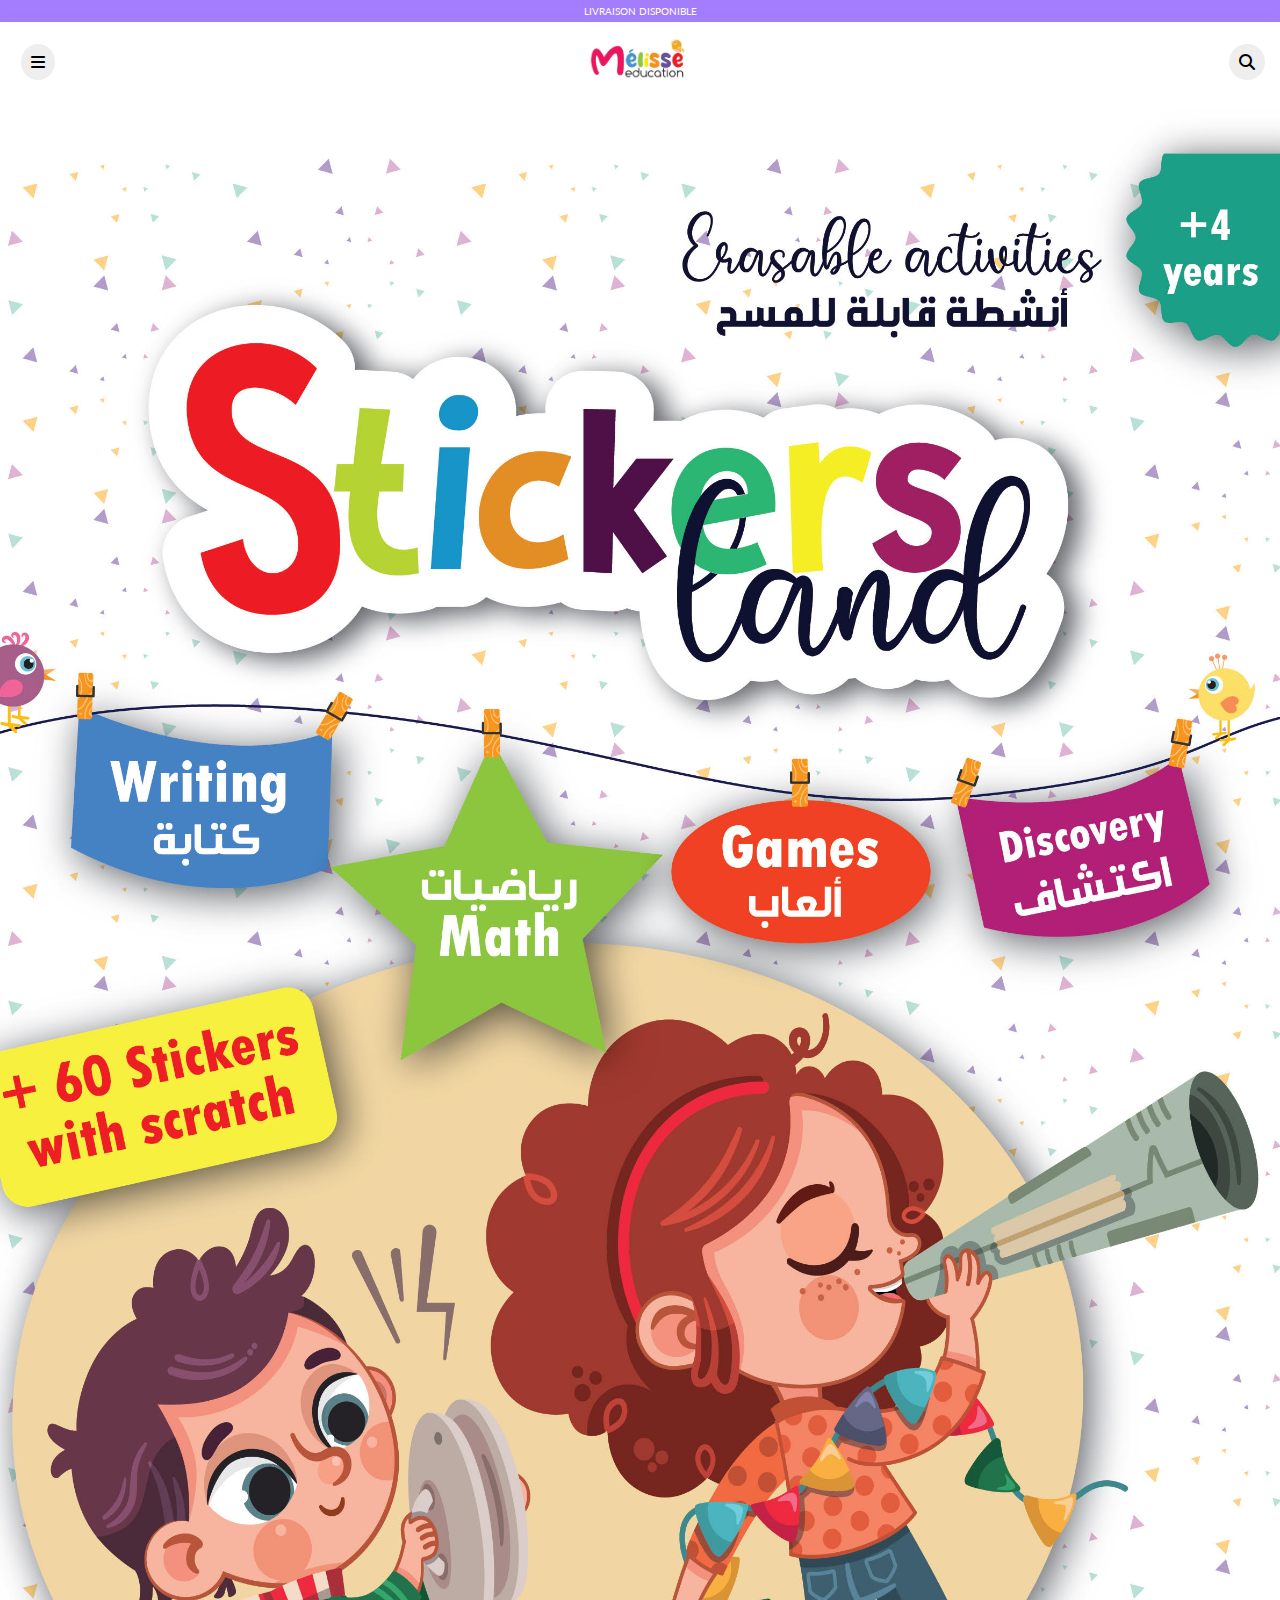
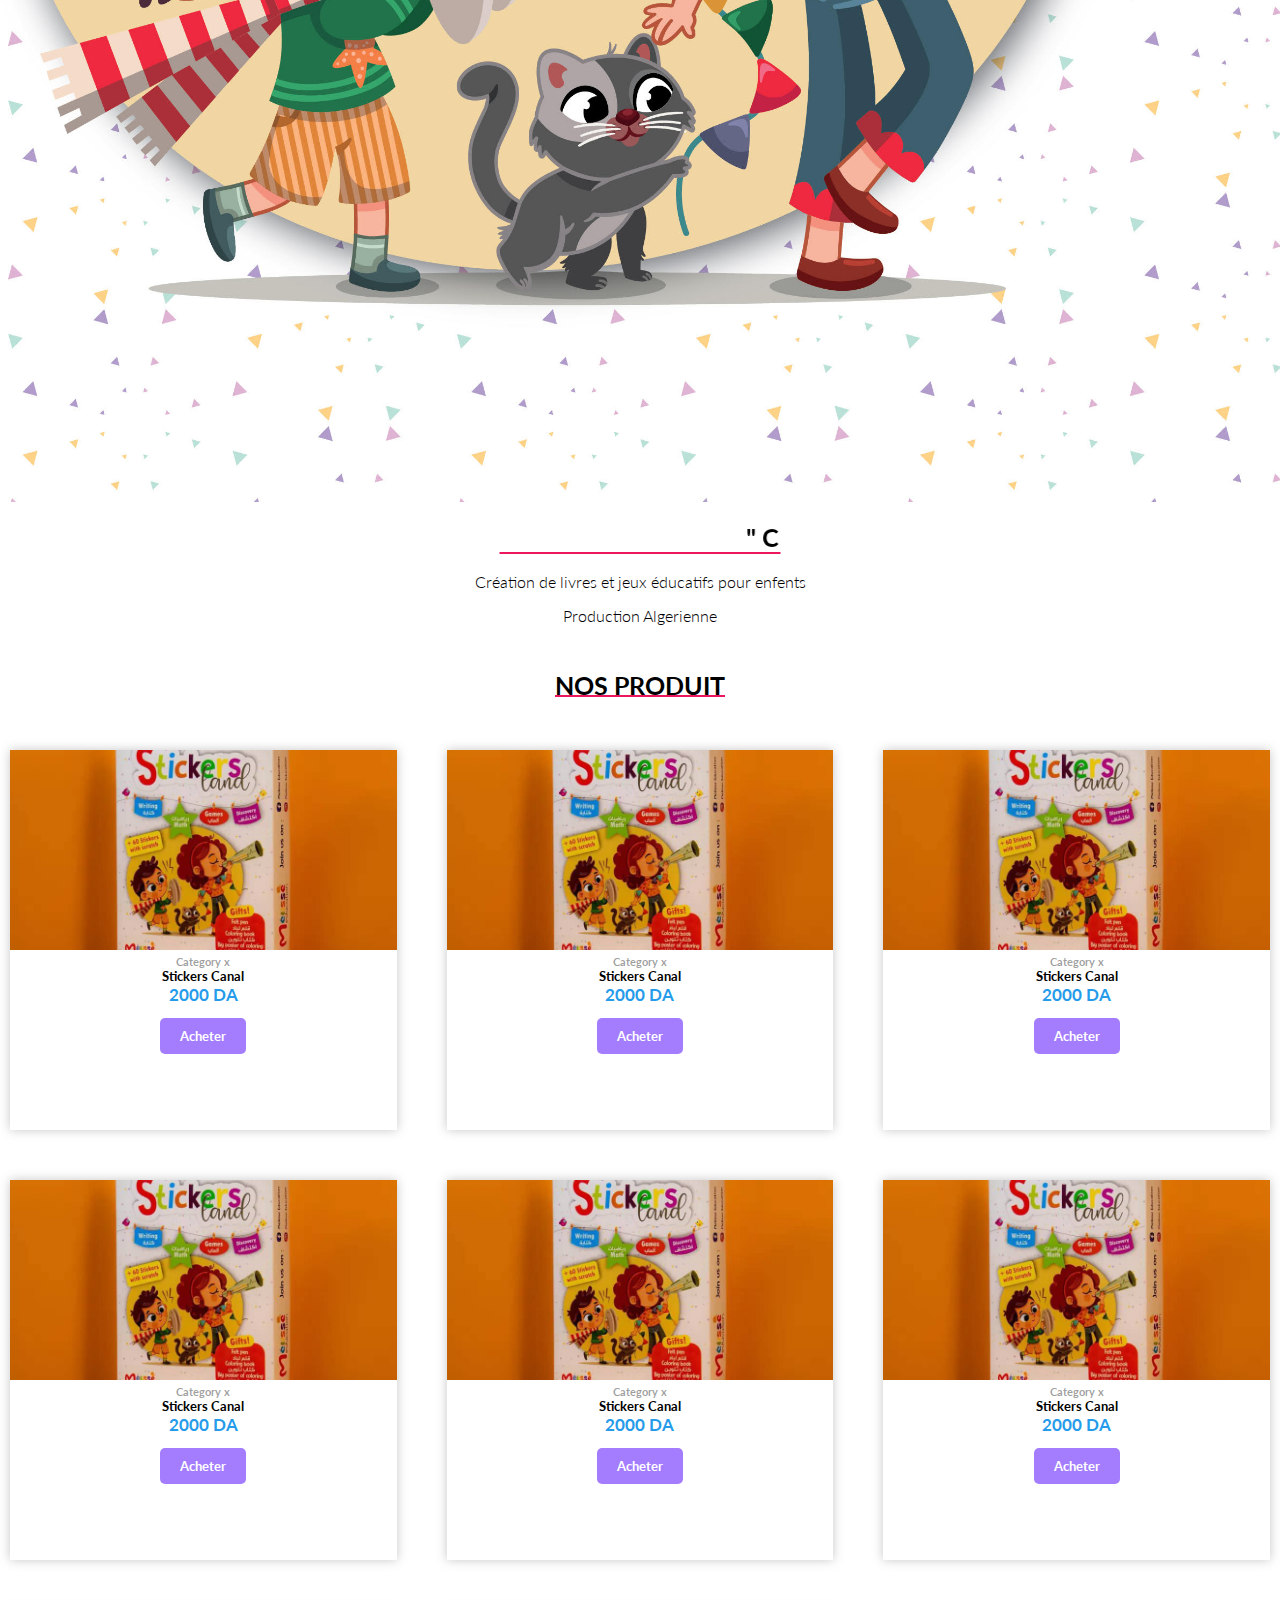
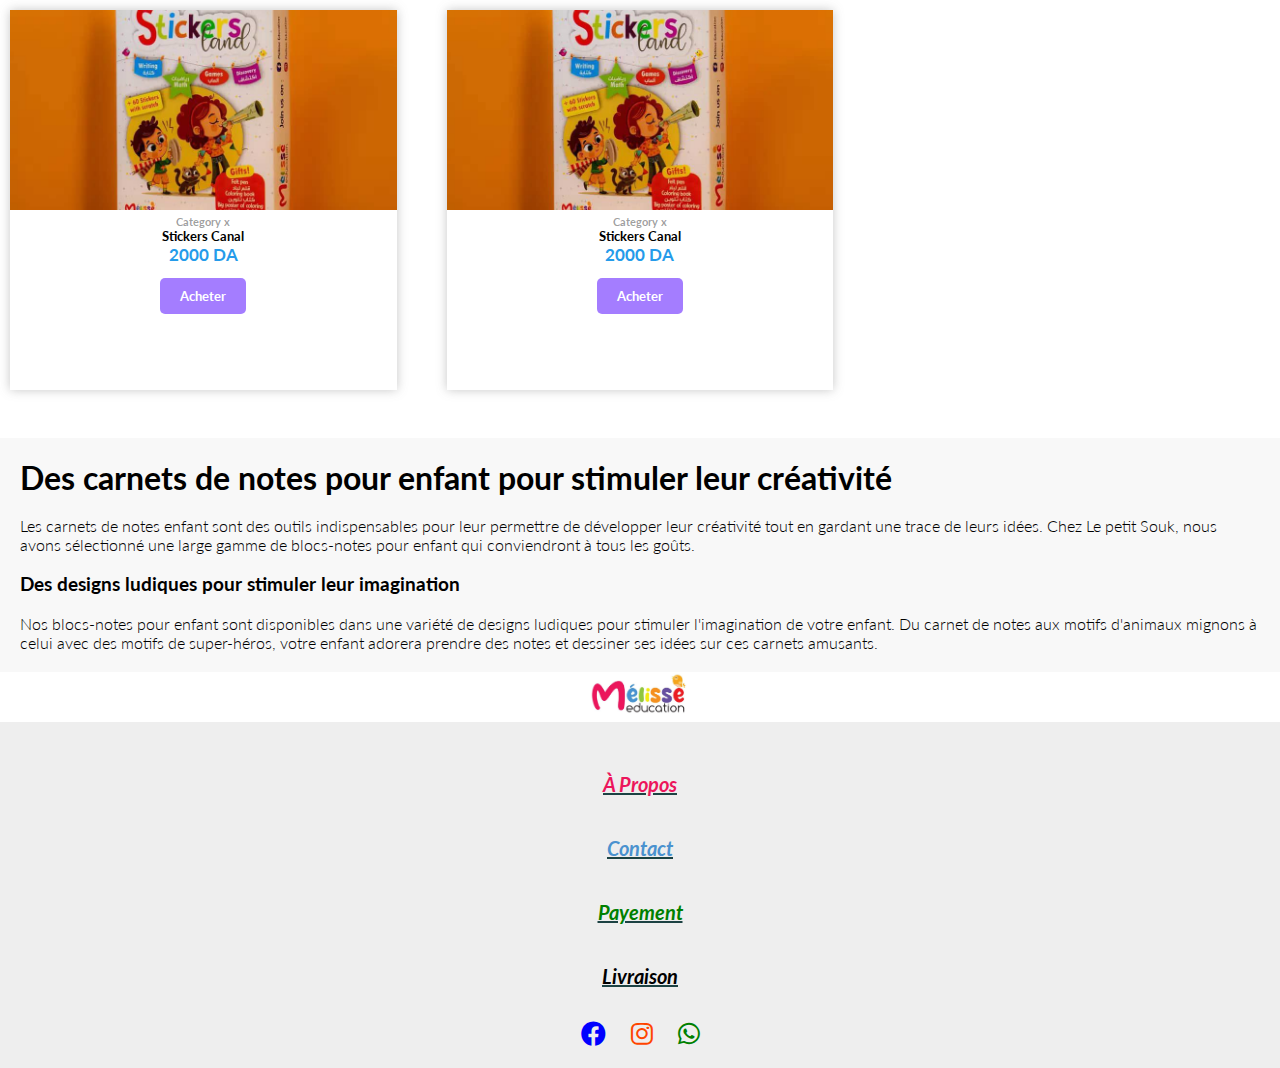
==== commit 6d4608c6: "Add files via upload" ====
--- a/Melisse/index.html
+++ b/Melisse/index.html
@@ -43,7 +43,9 @@
     <div class="intro"></div>
     <div class="container">
       <div class="title">
-        <div class="first"><marquee behavior="" direction="">" Création de livres "</marquee></div>
+        <div class="first">
+          <marquee behavior="" direction="">" Création de livres "</marquee>
+        </div>
         <div class="last">
           Création de livres et jeux éducatifs pour enfents
         </div>
@@ -152,25 +154,27 @@
       </p>
     </div>
     <a href="index.html"><div class="meduim"></div></a>
-
     <div class="footer">
       <div class="foot_links">
         <ul>
           <li>
-            <a href="about.html">à Propos</a>
+            <a href="about.html" style="color: #ec165c">à Propos</a>
           </li>
-          <li><a href="Contact.html">Contact</a></li>
-          <li><a href="paiment.html">Payement</a></li>
-          <li><a href="livraison.html">livraison</a></li>
+          <li><a href="Contact.html" style="color: #4a92cf">Contact</a></li>
+          <li><a href="paiment.html" style="color: green">Payement</a></li>
+          <li><a href="livraison.html" style="color: black">livraison</a></li>
         </ul>
       </div>
 
       <div class="icons">
-        <a href=""><i class="fa-brands fa-facebook"></i></a>
-        <a href=""><i class="fa-brands fa-instagram"></i></a>
-        <a href=""><i class="fa-brands fa-whatsapp"></i></a>
+        <a href="" style="color: blue"><i class="fa-brands fa-facebook"></i></a>
+        <a href="" style="color: orangered"
+          ><i class="fa-brands fa-instagram"></i
+        ></a>
+        <a href="" style="color: green"
+          ><i class="fa-brands fa-whatsapp"></i
+        ></a>
       </div>
-      
     </div>
   </body>
   <script src="page.js"></script>
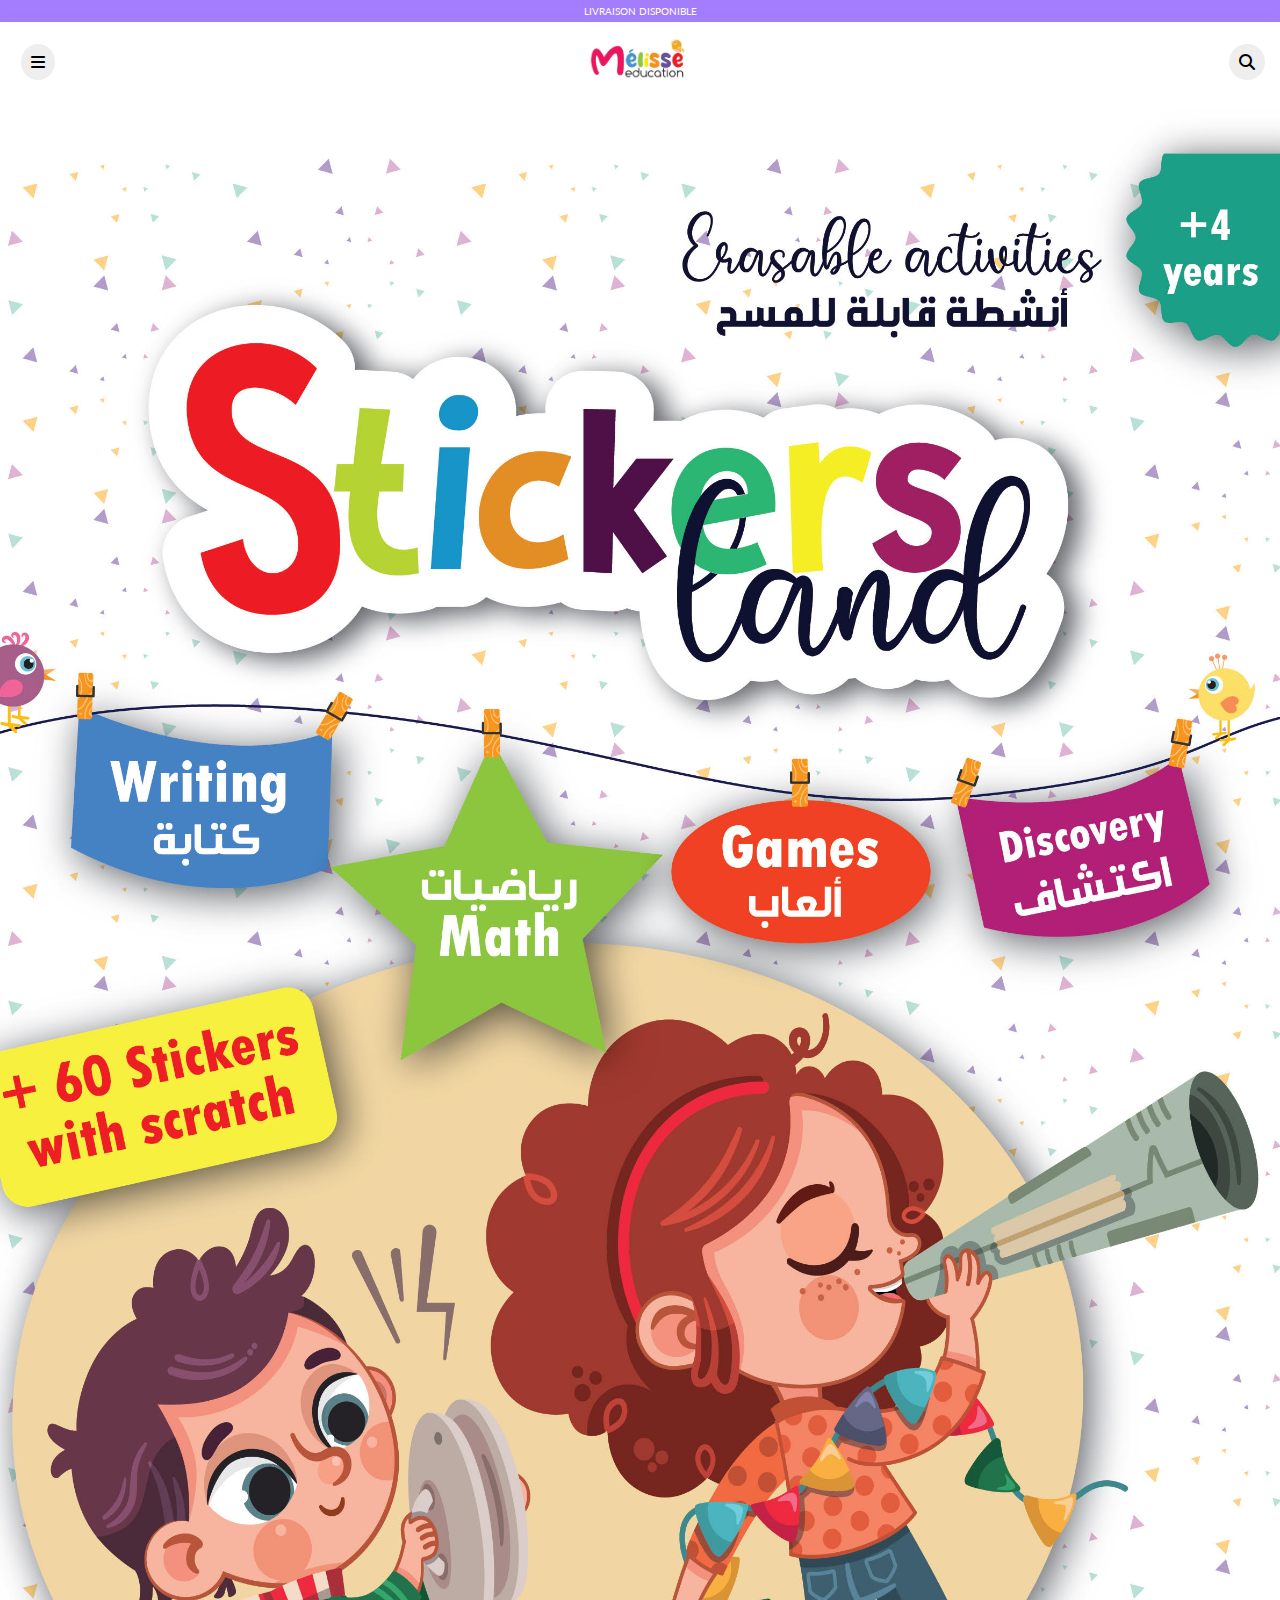
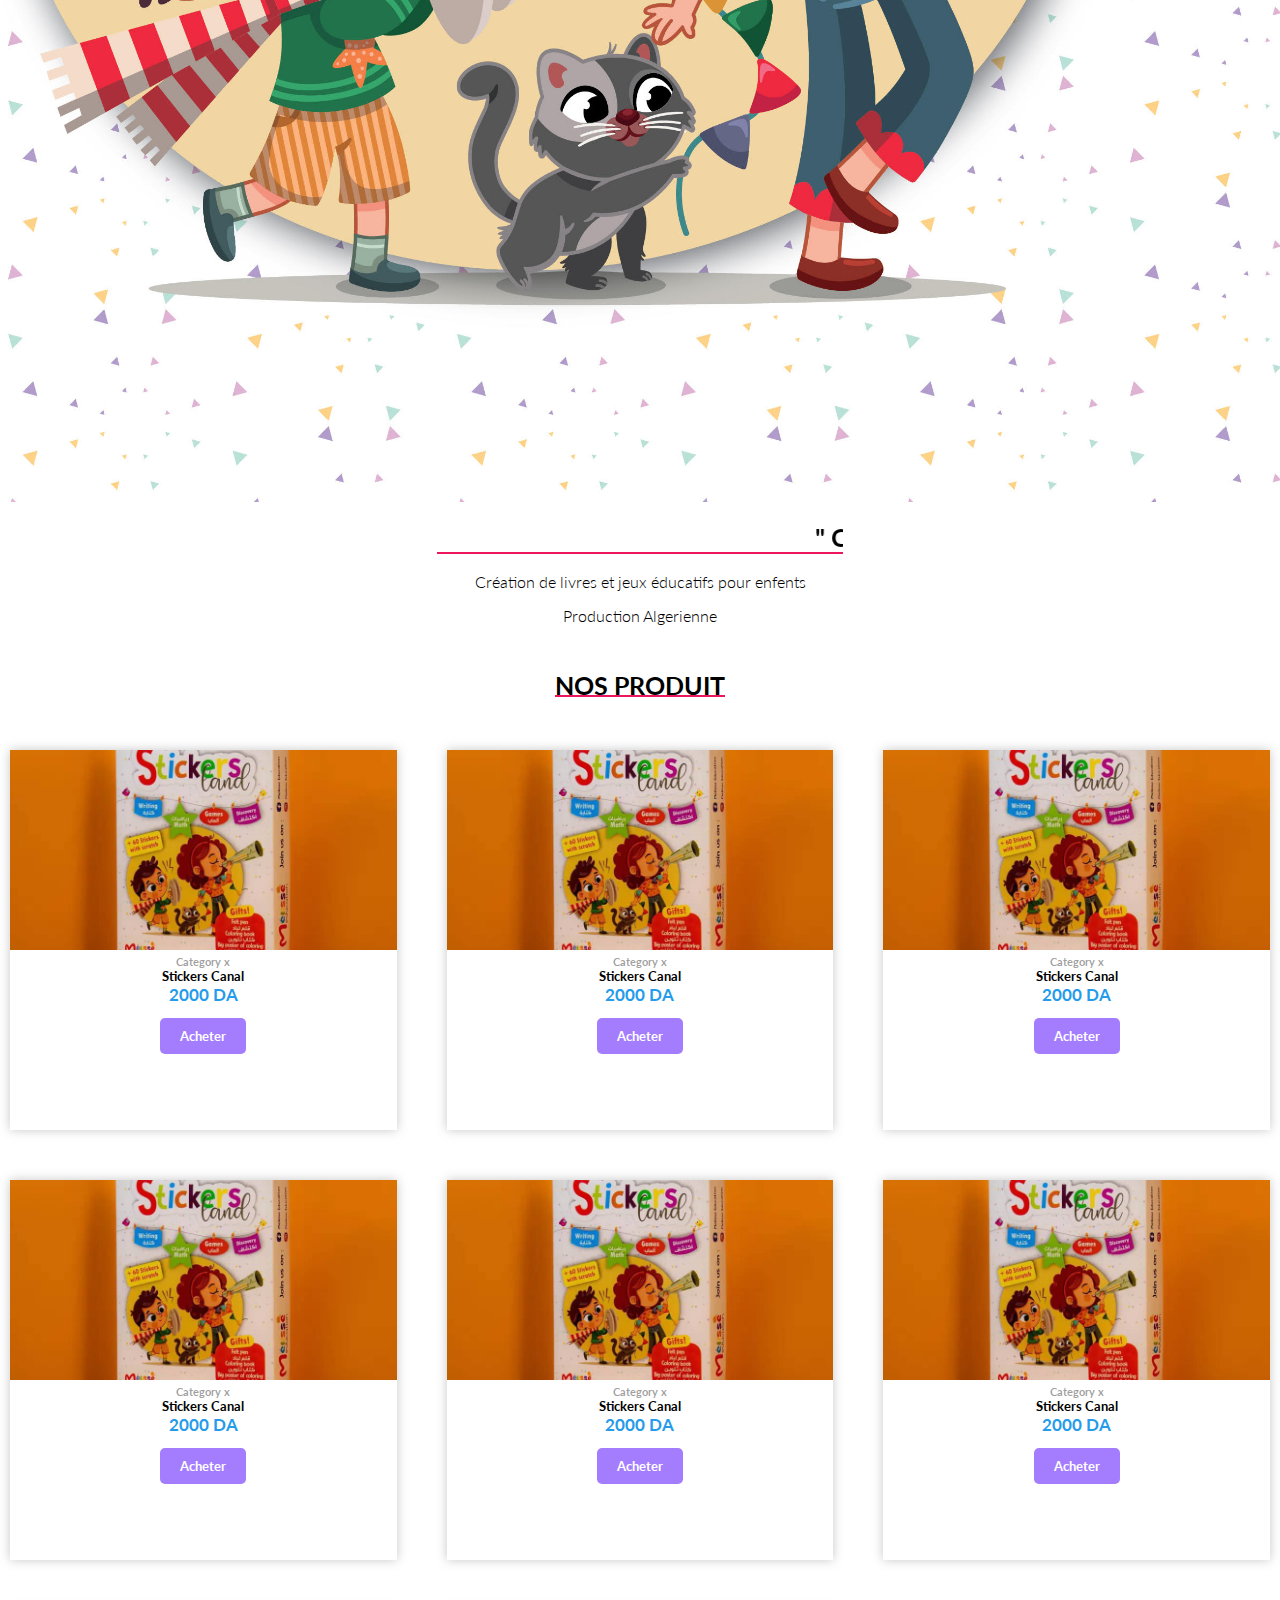
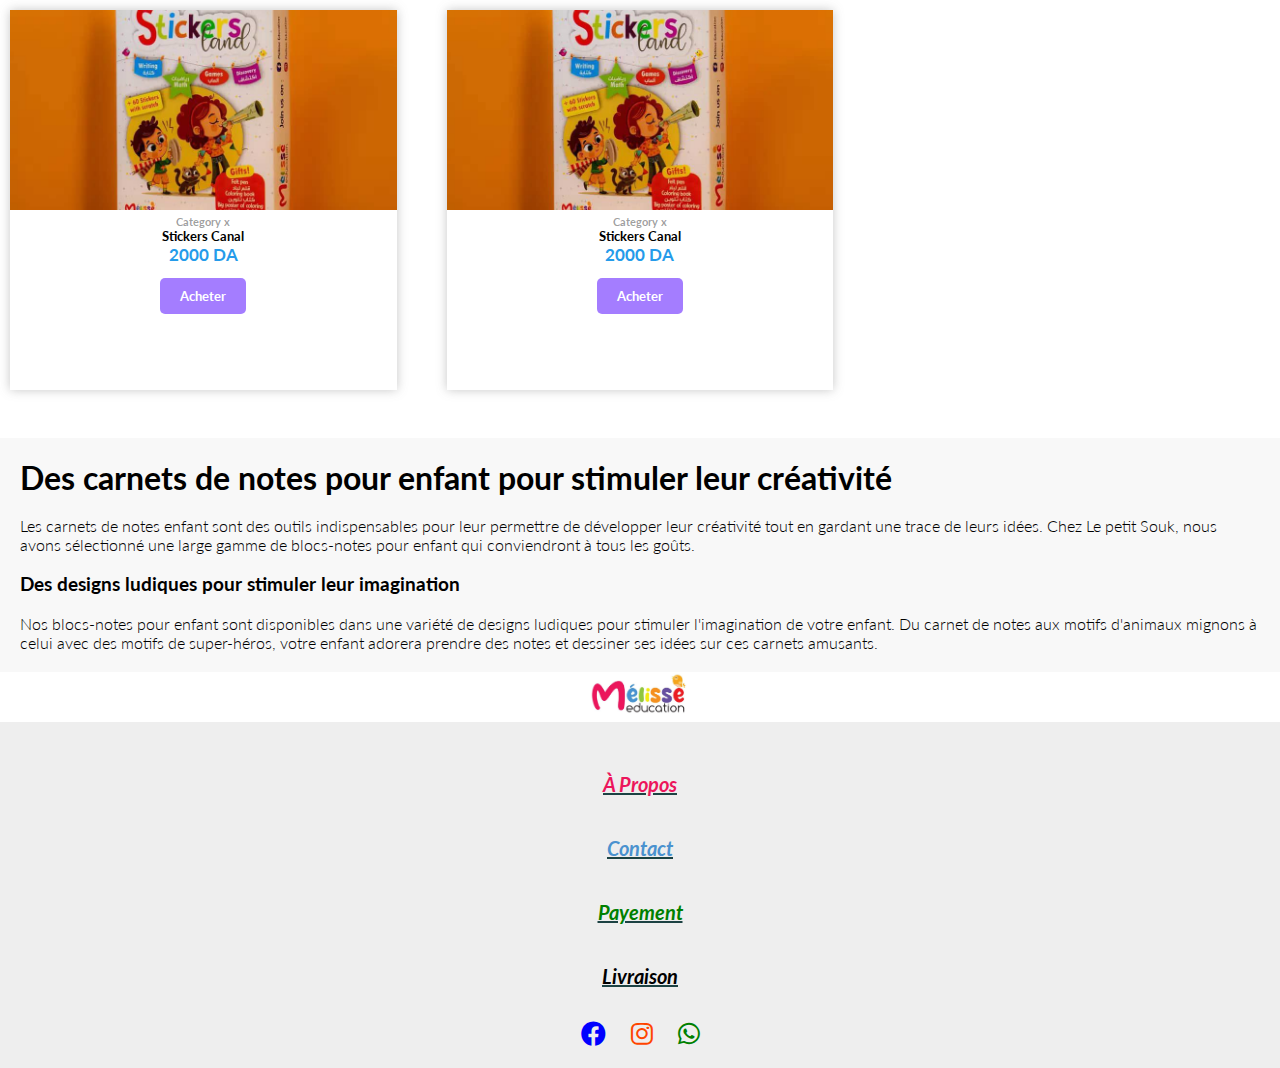
==== commit 81fb7060: "Update index.html" ====
--- a/Melisse/index.html
+++ b/Melisse/index.html
@@ -44,7 +44,7 @@
     <div class="container">
       <div class="title">
         <div class="first">
-          <marquee behavior="" direction="">" Création de livres "</marquee>
+          <marquee behavior="" direction="">" Création de livres éducatif "</marquee>
         </div>
         <div class="last">
           Création de livres et jeux éducatifs pour enfents
